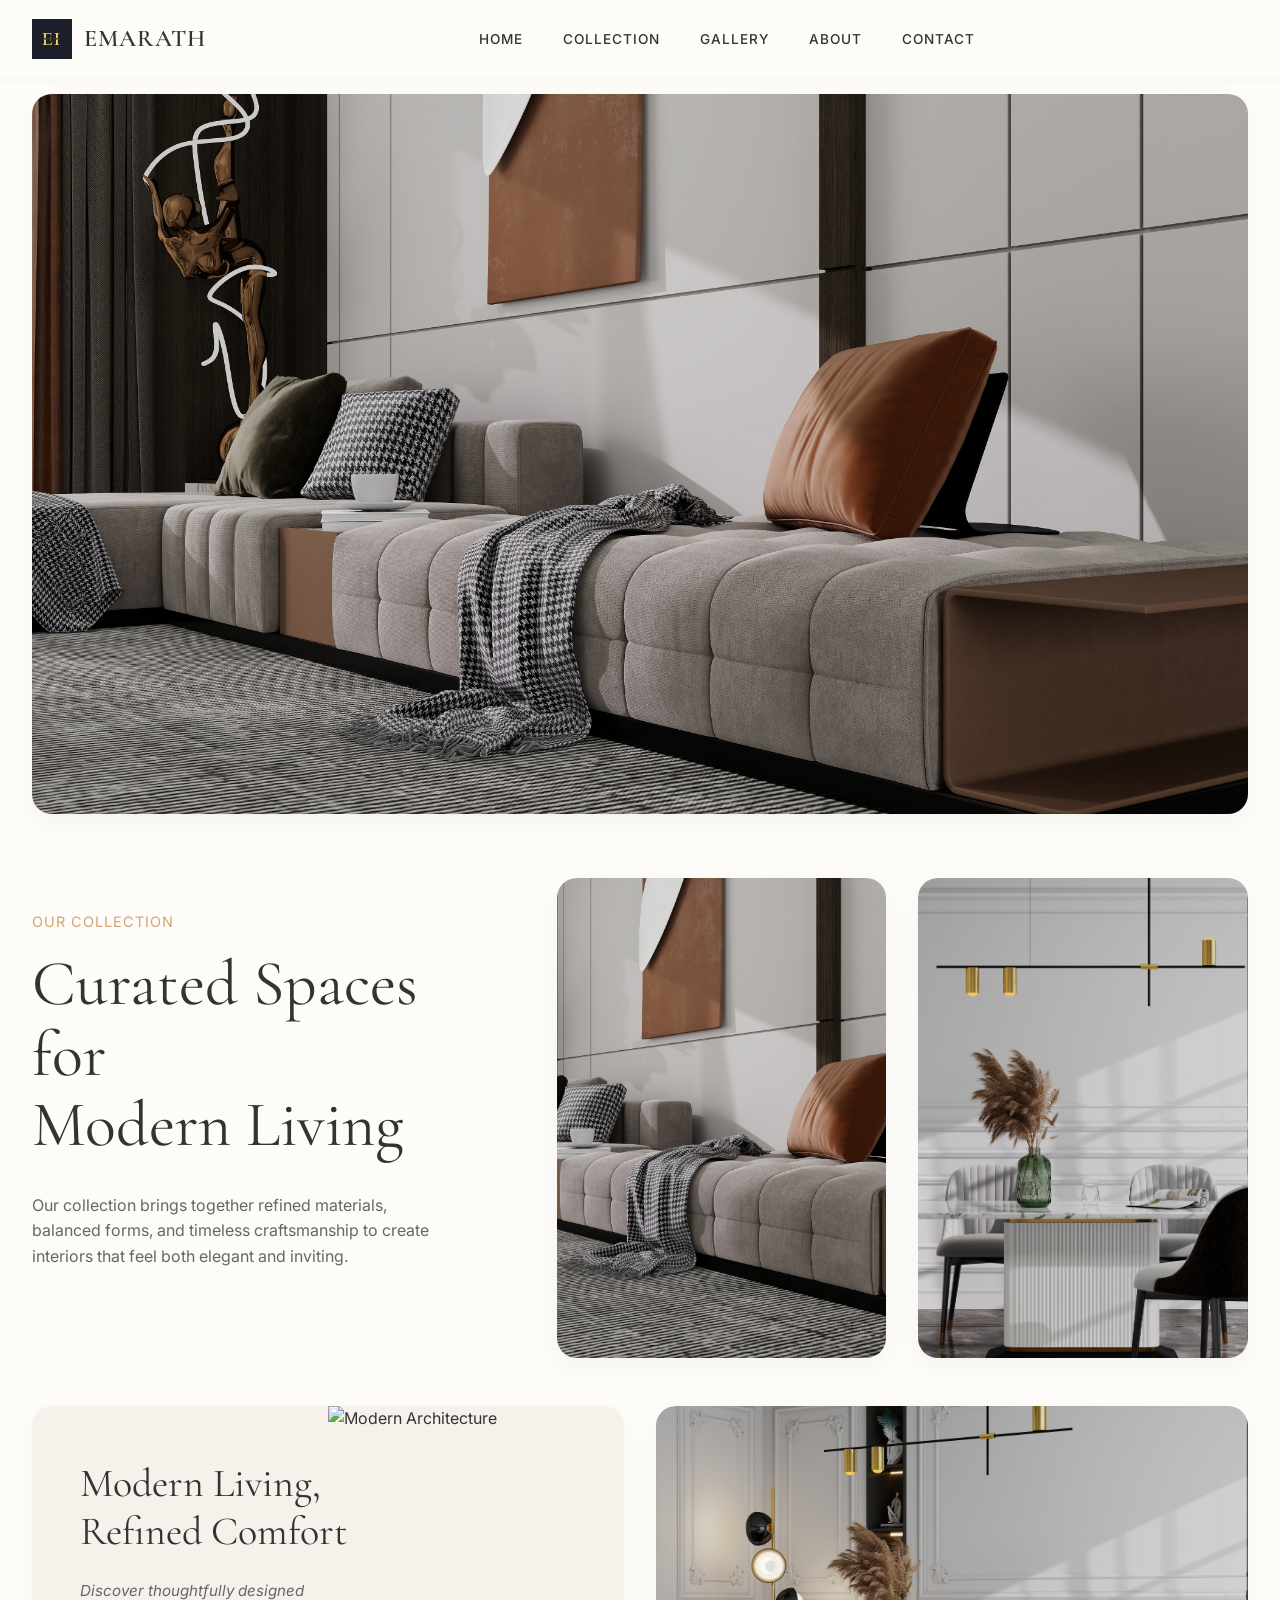
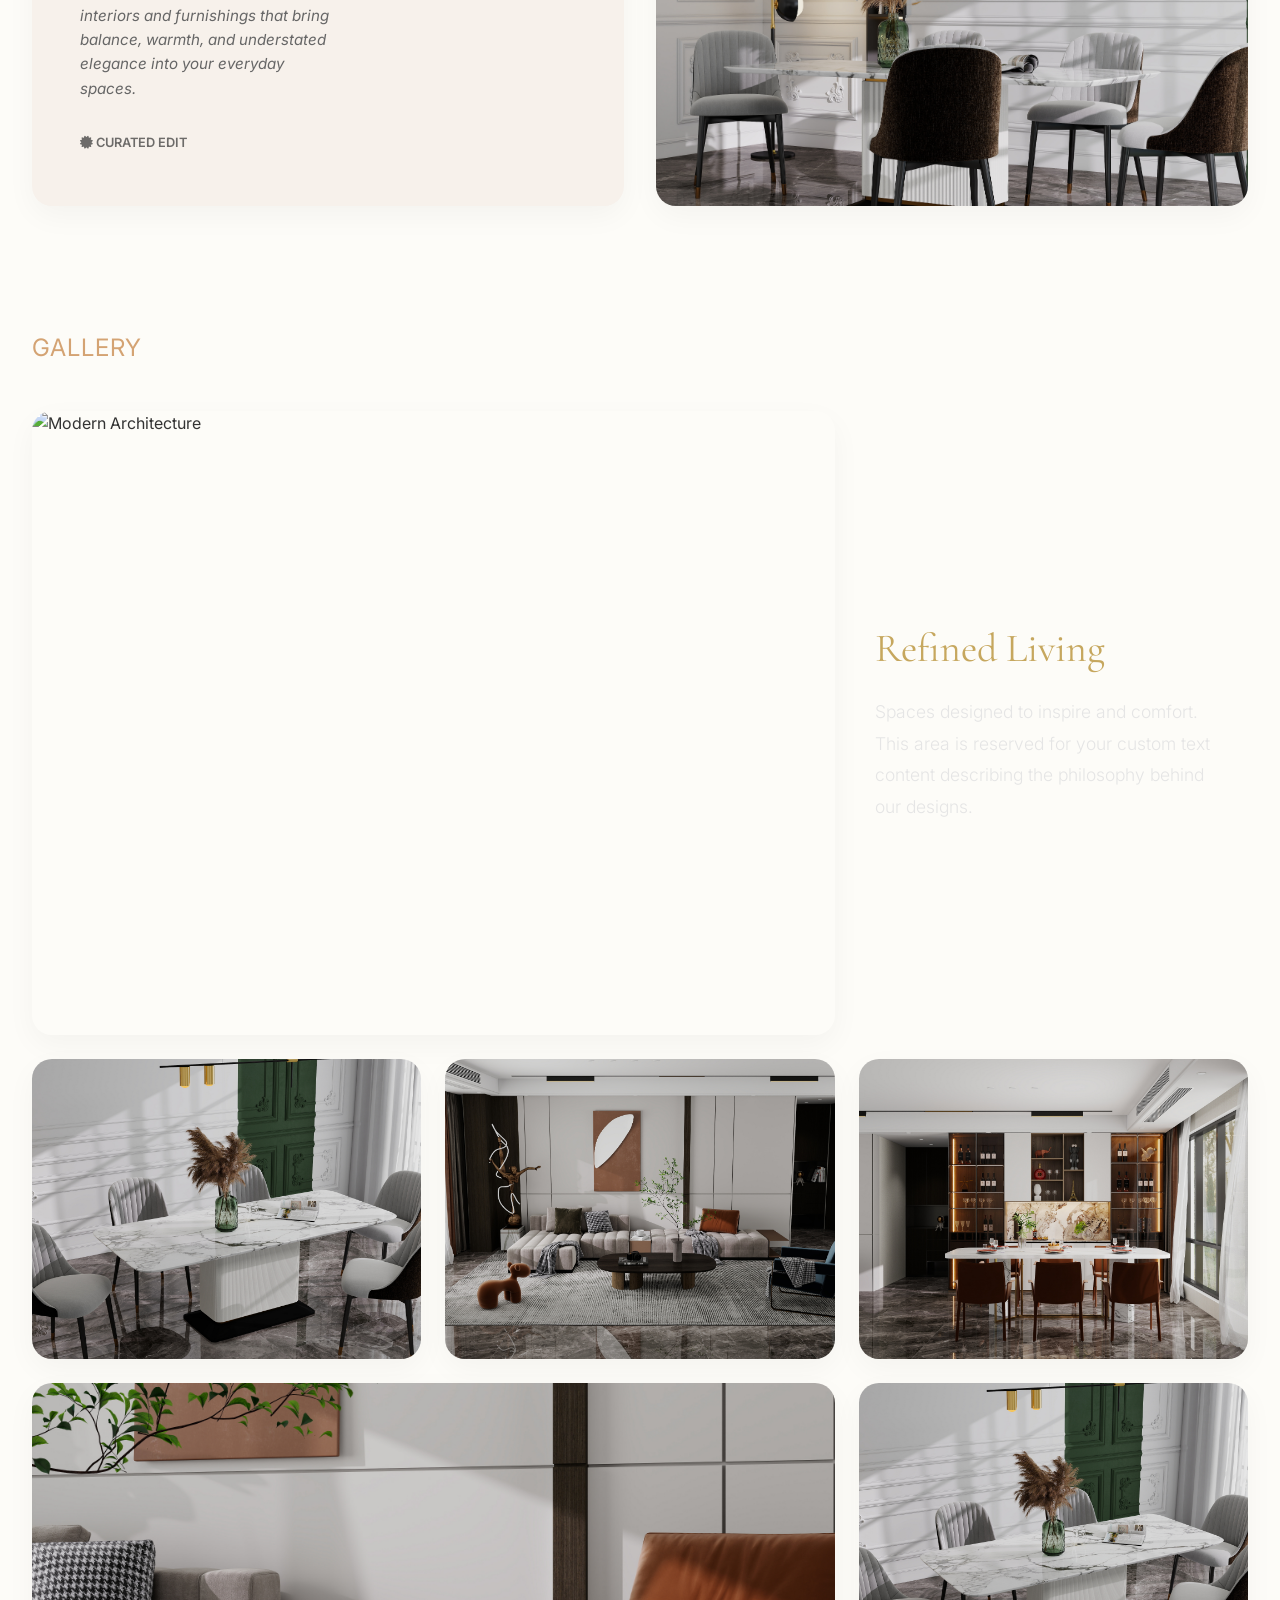
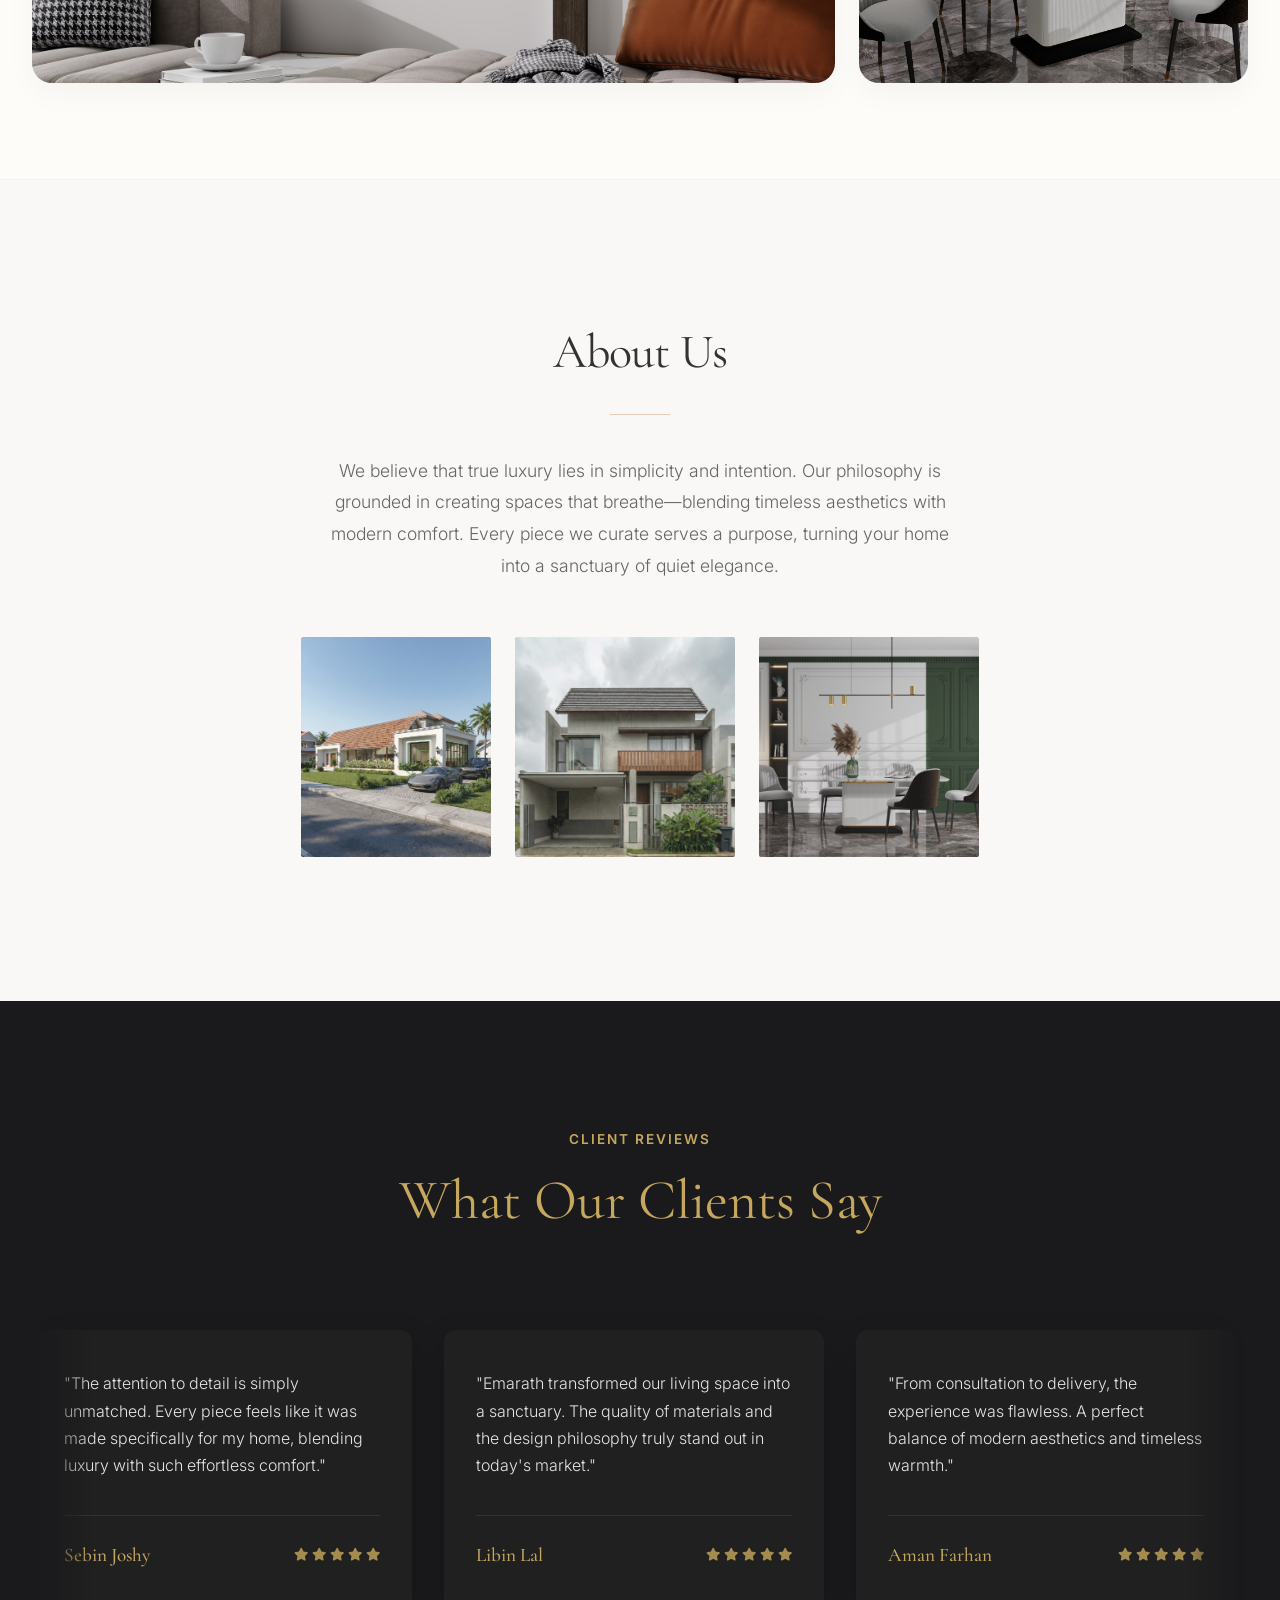
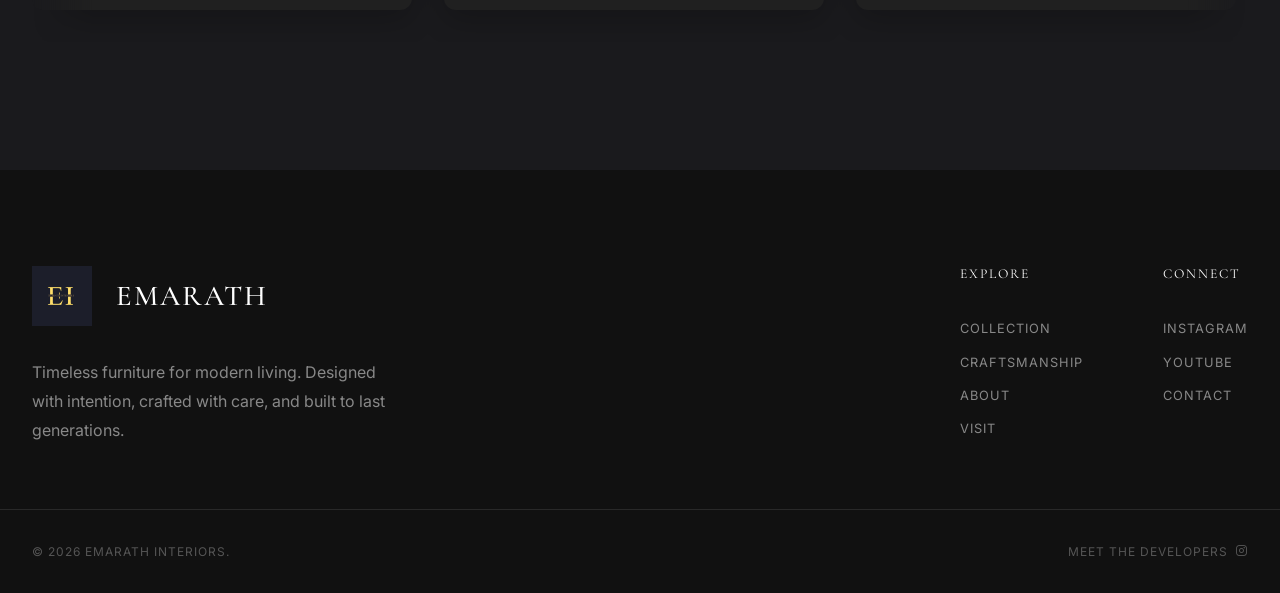
==== index.html @ 9571720a "5" ====
<!DOCTYPE html>
<html lang="en">

<head>
    <meta charset="UTF-8">
    <meta name="viewport" content="width=device-width, initial-scale=1.0">
    <title>Emarath | Premium Interior Design</title>
    <link rel="stylesheet" href="css/style.css">
    <link rel="stylesheet" href="css/reviews.css">
    <link rel="preconnect" href="https://fonts.googleapis.com">
    <link rel="preconnect" href="https://fonts.gstatic.com" crossorigin>
    <link
        href="https://fonts.googleapis.com/css2?family=Cormorant+Garamond:wght@300;400;500;600&family=Inter:wght@300;400;500&display=swap"
        rel="stylesheet">
    <link rel="stylesheet" href="https://cdnjs.cloudflare.com/ajax/libs/font-awesome/6.4.0/css/all.min.css">
</head>

<body>



    <!-- Main Navbar -->
    <nav class="navbar main-nav">
        <div class="container nav-container">
            <!-- Navbar Logo -->
            <a href="#" class="logo">
                <img src="assets/logo_main.jpg" alt="EMARATH">
                <span>EMARATH</span>
            </a>
            <ul class="nav-links centered-links">
                <li><a href="#">Home</a></li>
                <li><a href="#collection">Collection</a></li>
                <li><a href="#gallery">Gallery</a></li>
                <li><a href="#about">About</a></li>
                <li><a href="#contact">Contact</a></li>
            </ul>
            <div class="nav-right">


                <div class="mobile-menu-btn">
                    <i class="fas fa-bars"></i>
                </div>
            </div>
        </div>
    </nav>

    <!-- Hero Section -->
    <section class="hero-clean">
        <img src="./assets/Ideas%202%202-未命名-20250825-132049.jpg.jpeg" alt="Modern Interior" class="hero-img">
    </section>

    <!-- Collection Layout -->
    <section class="section collection-grid" id="collection">
        <div class="container">

            <!-- Top Row: Text + Filtered Products -->
            <div class="collection-top-row">
                <!-- Left: Headings -->
                <div class="collection-intro">
                    <span class="collection-subtitle">OUR COLLECTION</span>
                    <h2 class="collection-title">Curated Spaces for<br>Modern Living</h2>
                    <p class="collection-desc">Our collection brings together refined materials, balanced forms, and
                        timeless craftsmanship to create interiors that feel both elegant and inviting.</p>

                </div>

                <!-- Right: Filters + 2 Cards -->
                <div class="collection-showcase">
                    <!-- Filter Bar Removed -->

                    <!-- 2 Card Grid -->
                    <div class="showcase-cards">
                        <div class="card-product">
                            <img src="./assets/Ideas%202%202-未命名-20250825-132049.jpg.jpeg" alt="Collection Item 1">
                        </div>
                        <div class="card-product">
                            <img src="./assets/Ideas%202%202-未命名-20250825-132035.jpg.jpeg" alt="Collection Item 2">
                        </div>
                    </div>
                </div>
            </div>

            <!-- Mobile Slider (Visible only on <768px) -->
            <div class="mobile-collection-slider">
                <!-- Card 1 -->
                <div class="card-product">
                    <img src="./assets/Ideas%202%202-未命名-20250825-132049.jpg.jpeg" alt="Collection Item 1">
                </div>
                <!-- Card 2 -->
                <div class="card-product">
                    <img src="./assets/Ideas%202%202-未命名-20250825-132035.jpg.jpeg" alt="Collection Item 2">
                </div>
                <!-- Promo Card -->
                <div class="promo-wide-card">
                    <div class="promo-text-content">
                        <h3>Modern Living,<br>Refined Comfort</h3>
                        <p>Discover thoughtfully designed interiors and furnishings that bring balance, warmth, and
                            understated elegance into your everyday spaces.</p>
                        <div class="promo-brand">
                            <i class="fas fa-certificate"></i> CURATED EDIT
                        </div>
                    </div>
                    <div class="promo-image-content">
                        <img src="./assets/anu%20chandra%20binu-Unnamed-20251002-114839.jpg.jpeg"
                            alt="Modern Architecture">
                    </div>
                </div>
                <!-- Lifestyle Card -->
                <div class="lifestyle-card">
                    <img src="./assets/Ideas%202%202-未命名-20250825-132022.jpg.jpeg" alt="Interior Lifestyle">
                </div>
            </div>

            <!-- Bottom Row: Wide Promo + Lifestyle -->
            <div class="collection-bottom-row">
                <!-- Promo Card (Cream) -->
                <div class="promo-wide-card">
                    <div class="promo-text-content">
                        <h3>Modern Living,<br>Refined Comfort</h3>
                        <p>Discover thoughtfully designed interiors and furnishings that bring balance, warmth, and
                            understated elegance into your everyday spaces.</p>
                        <div class="promo-brand">
                            <i class="fas fa-certificate"></i> CURATED EDIT
                        </div>
                    </div>
                    <!-- Right aligned image within the card -->
                    <div class="promo-image-content">
                        <img src="./assets/anu%20chandra%20binu-Unnamed-20251002-114839.jpg.jpeg"
                            alt="Modern Architecture">
                    </div>
                </div>

                <!-- Lifestyle Card (Full Image) -->
                <div class="lifestyle-card">
                    <img src="./assets/Ideas%202%202-未命名-20250825-132022.jpg.jpeg" alt="Interior Lifestyle">
                </div>
            </div>

        </div>
    </section>

    <!-- Mid Feature Section (Text) -->
    <!-- Mid Feature Section (About) -->
    <!-- About Section (New Layout) -->
    <!-- About Section (Minimal Layout) -->


    <!-- Product Grid Section -->
    <!-- Gallery Grid Section (Masonry) -->
    <section class="section gallery-section" id="gallery">
        <div class="container">
            <div class="section-header">
                <h2>GALLERY</h2>
            </div>

            <div class="gallery-mosaic">
                <!-- Large Feature -->
                <div class="gallery-item large">
                    <img src="./assets/anu%20chandra%20binu-Unnamed-20251002-114907.jpg.jpeg" alt="Modern Architecture">

                </div>

                <!-- Tall Item -->
                <div class="gallery-item tall" style="box-shadow: none; background: transparent;">
                    <div class="gallery-text-content"
                        style="padding: 1rem; height: 100%; display: flex; flex-direction: column; justify-content: center; text-align: left;">
                        <h3
                            style="color: #C6A75E; font-family: var(--font-heading); font-size: 2.5rem; margin-bottom: 1.5rem;">
                            Refined Living</h3>
                        <p style="color: #E5E5E5; font-size: 1.1rem; line-height: 1.8; font-weight: 300;">Spaces
                            designed to inspire and comfort. This area is reserved for your custom text content
                            describing the philosophy behind our designs.</p>
                    </div>
                </div>

                <!-- Standard Items -->
                <div class="gallery-item">
                    <img src="./assets/Ideas%202%202-未命名-20250825-132041.jpg.jpeg" alt="Interior Design">

                </div>

                <div class="gallery-item">
                    <img src="./assets/Ideas%202%202-未命名-20250825-132055.jpg.jpeg" alt="Elegant Room">

                </div>

                <!-- Wide Item -->
                <div class="gallery-item">
                    <img src="./assets/Ideas%202%202-未命名-20250825-132057.jpg.jpeg" alt="Architectural Detail">

                </div>

                <div class="gallery-item wide">
                    <img src="./assets/Ideas%202%202-未命名-20250825-132047.jpg.jpeg" alt="Wide Interior">

                </div>

                <div class="gallery-item">
                    <img src="./assets/Ideas%202%202-未命名-20250825-132041.jpg.jpeg" alt="Office">

                </div>
            </div>
        </div>
    </section>

    <!-- About Section (Minimal) -->
    <section class="about-minimal-section" id="about">
        <div class="container about-minimal-content">
            <h2>About Us</h2>
            <div class="about-divider"></div>
            <p>We believe that true luxury lies in simplicity and intention. Our philosophy is grounded in creating
                spaces that breathe—blending timeless aesthetics with modern comfort. Every piece we curate serves a
                purpose, turning your home into a sanctuary of quiet elegance.</p>

            <div class="about-thumbnails">
                <img src="./assets/IMG_1222.PNG" alt="Soft Textures">
                <img src="./assets/IMG_1197.PNG" alt="Crafted Lighting">
                <img src="./assets/Ideas%202%202-未命名-20250825-132037.jpg.jpeg" alt="Timeless Design">
            </div>
        </div>
    </section>

    <!-- Client Reviews Section -->
    <section class="reviews-section" id="reviews">
        <div class="container">
            <div class="reviews-header">
                <span class="reviews-label">CLIENT REVIEWS</span>
                <h2 class="reviews-title">What Our Clients Say</h2>
            </div>

            <!-- Scrolling Wrapper -->
            <div class="reviews-window">
                <div class="reviews-track">
                    <!-- ORIGINAL SET (6 Reviews) -->
                    <!-- Review 1 -->
                    <div class="review-card">
                        <p class="review-text">"The attention to detail is simply unmatched. Every piece feels like it
                            was made specifically for my home, blending luxury with such effortless comfort."</p>
                        <div class="reviewer-info">
                            <span class="reviewer-name">Sebin Joshy</span>
                            <div class="star-rating">
                                <i class="fas fa-star"></i><i class="fas fa-star"></i><i class="fas fa-star"></i><i
                                    class="fas fa-star"></i><i class="fas fa-star"></i>
                            </div>
                        </div>
                    </div>
                    <!-- Review 2 -->
                    <div class="review-card">
                        <p class="review-text">"Emarath transformed our living space into a sanctuary. The quality of
                            materials and the design philosophy truly stand out in today's market."</p>
                        <div class="reviewer-info">
                            <span class="reviewer-name">Libin Lal</span>
                            <div class="star-rating">
                                <i class="fas fa-star"></i><i class="fas fa-star"></i><i class="fas fa-star"></i><i
                                    class="fas fa-star"></i><i class="fas fa-star"></i>
                            </div>
                        </div>
                    </div>
                    <!-- Review 3 -->
                    <div class="review-card">
                        <p class="review-text">"From consultation to delivery, the experience was flawless. A perfect
                            balance of modern aesthetics and timeless warmth."</p>
                        <div class="reviewer-info">
                            <span class="reviewer-name">Aman Farhan</span>
                            <div class="star-rating">
                                <i class="fas fa-star"></i><i class="fas fa-star"></i><i class="fas fa-star"></i><i
                                    class="fas fa-star"></i><i class="fas fa-star"></i>
                            </div>
                        </div>
                    </div>
                    <!-- Review 4 -->
                    <div class="review-card">
                        <p class="review-text">"The way light interacts with these textures is extraordinary. It’s not
                            just furniture; it’s an atmosphere shift."</p>
                        <div class="reviewer-info">
                            <span class="reviewer-name">Nirmal Louis</span>
                            <div class="star-rating">
                                <i class="fas fa-star"></i><i class="fas fa-star"></i><i class="fas fa-star"></i><i
                                    class="fas fa-star"></i><i class="fas fa-star"></i>
                            </div>
                        </div>
                    </div>
                    <!-- Review 5 -->
                    <div class="review-card">
                        <p class="review-text">"Understated elegance at its finest. I appreciate the minimalism—nothing
                            feels unnecessary, yet everything feels complete."</p>
                        <div class="reviewer-info">
                            <span class="reviewer-name">Aliya Jasmin</span>
                            <div class="star-rating">
                                <i class="fas fa-star"></i><i class="fas fa-star"></i><i class="fas fa-star"></i><i
                                    class="fas fa-star"></i><i class="fas fa-star"></i>
                            </div>
                        </div>
                    </div>
                    <!-- Review 6 -->
                    <div class="review-card">
                        <p class="review-text">"Professional, artistic, and deeply personal. My home finally reflects
                            the peace I’ve been looking for."</p>
                        <div class="reviewer-info">
                            <span class="reviewer-name">Sneha Mathew</span>
                            <div class="star-rating">
                                <i class="fas fa-star"></i><i class="fas fa-star"></i><i class="fas fa-star"></i><i
                                    class="fas fa-star"></i><i class="fas fa-star"></i>
                            </div>
                        </div>
                    </div>

                    <!-- DUPLICATE SET (For Infinite Loop) -->
                    <!-- Review 1 -->
                    <div class="review-card">
                        <p class="review-text">"The attention to detail is simply unmatched. Every piece feels like it
                            was made specifically for my home, blending luxury with such effortless comfort."</p>
                        <div class="reviewer-info">
                            <span class="reviewer-name">Sebin Joshy</span>
                            <div class="star-rating">
                                <i class="fas fa-star"></i><i class="fas fa-star"></i><i class="fas fa-star"></i><i
                                    class="fas fa-star"></i><i class="fas fa-star"></i>
                            </div>
                        </div>
                    </div>
                    <!-- Review 2 -->
                    <div class="review-card">
                        <p class="review-text">"Emarath transformed our living space into a sanctuary. The quality of
                            materials and the design philosophy truly stand out in today's market."</p>
                        <div class="reviewer-info">
                            <span class="reviewer-name">Libin Lal</span>
                            <div class="star-rating">
                                <i class="fas fa-star"></i><i class="fas fa-star"></i><i class="fas fa-star"></i><i
                                    class="fas fa-star"></i><i class="fas fa-star"></i>
                            </div>
                        </div>
                    </div>
                    <!-- Review 3 -->
                    <div class="review-card">
                        <p class="review-text">"From consultation to delivery, the experience was flawless. A perfect
                            balance of modern aesthetics and timeless warmth."</p>
                        <div class="reviewer-info">
                            <span class="reviewer-name">Aman Farhan</span>
                            <div class="star-rating">
                                <i class="fas fa-star"></i><i class="fas fa-star"></i><i class="fas fa-star"></i><i
                                    class="fas fa-star"></i><i class="fas fa-star"></i>
                            </div>
                        </div>
                    </div>
                    <!-- Review 4 -->
                    <div class="review-card">
                        <p class="review-text">"The way light interacts with these textures is extraordinary. It’s not
                            just furniture; it’s an atmosphere shift."</p>
                        <div class="reviewer-info">
                            <span class="reviewer-name">Nirmal Louis</span>
                            <div class="star-rating">
                                <i class="fas fa-star"></i><i class="fas fa-star"></i><i class="fas fa-star"></i><i
                                    class="fas fa-star"></i><i class="fas fa-star"></i>
                            </div>
                        </div>
                    </div>
                    <!-- Review 5 -->
                    <div class="review-card">
                        <p class="review-text">"Understated elegance at its finest. I appreciate the minimalism—nothing
                            feels unnecessary, yet everything feels complete."</p>
                        <div class="reviewer-info">
                            <span class="reviewer-name">Aliya Jasmin</span>
                            <div class="star-rating">
                                <i class="fas fa-star"></i><i class="fas fa-star"></i><i class="fas fa-star"></i><i
                                    class="fas fa-star"></i><i class="fas fa-star"></i>
                            </div>
                        </div>
                    </div>
                    <!-- Review 6 -->
                    <div class="review-card">
                        <p class="review-text">"Professional, artistic, and deeply personal. My home finally reflects
                            the peace I’ve been looking for."</p>
                        <div class="reviewer-info">
                            <span class="reviewer-name">Sneha Mathew</span>
                            <div class="star-rating">
                                <i class="fas fa-star"></i><i class="fas fa-star"></i><i class="fas fa-star"></i><i
                                    class="fas fa-star"></i><i class="fas fa-star"></i>
                            </div>
                        </div>
                    </div>
                </div>
            </div>
        </div>
    </section>

    <!-- Dark Footer -->
    <footer class="dark-footer" id="contact">
        <div class="container footer-layout">
            <!-- Left Side: Brand -->
            <div class="footer-brand-col">
                <div class="brand-block">
                    <!-- Icon placeholder matching theme -->
                    <!-- <i class="fas fa-couch footer-icon-logo"></i> -->
                    <div class="footer-brand-lockup">
                        <img src="assets/logo_main.jpg" alt="EMARATH" class="footer-logo">
                        <span class="footer-logo-text">EMARATH</span>
                    </div>
                    <p class="footer-tagline">Timeless furniture for modern living. Designed with intention, crafted
                        with care, and built to last generations.</p>
                </div>
            </div>

            <!-- Right Side: Links -->
            <div class="footer-links-col">
                <div class="link-group">
                    <h4>EXPLORE</h4>
                    <a href="#collection">COLLECTION</a>
                    <a href="#gallery">CRAFTSMANSHIP</a>
                    <a href="#about">ABOUT</a>
                    <a href="#contact">VISIT</a>
                </div>
                <div class="link-group">
                    <h4>CONNECT</h4>
                    <a href="#">INSTAGRAM</a>
                    <a href="#">YOUTUBE</a>
                    <a href="#contact">CONTACT</a>
                </div>
            </div>
        </div>

        <div class="container footer-bottom-bar">
            <span>&copy; 2026 EMARATH INTERIORS.</span>
            <a href="#" class="developer-link">MEET THE DEVELOPERS <i class="fab fa-instagram"></i></a>
        </div>
    </footer>

    <script src="js/script.js"></script>
</body>

</html>
---- css/style.css ----
/* Global Styles */
:root {
    --bg-color: #fdfcf8;
    /* Warm cream/white */
    --text-main: #333333;
    --text-light: #666666;
    --accent-color: #d4a373;
    --dark-bg: #1a1a1a;
    --card-bg: #f5f3ef;
    --border-radius: 20px;
    /* Increased for the new look */
    --font-heading: 'Cormorant Garamond', serif;
    --font-body: 'Inter', sans-serif;
    --spacing-section: 5rem;
    --shadow-soft: 0 10px 30px rgba(0, 0, 0, 0.04);
}

* {
    margin: 0;
    padding: 0;
    box-sizing: border-box;
}

body {
    font-family: var(--font-body);
    background-color: var(--bg-color);
    color: var(--text-main);
    line-height: 1.6;
    overflow-x: hidden;
}

a {
    text-decoration: none;
    color: inherit;
    transition: all 0.3s ease;
}

ul {
    list-style: none;
}

img {
    width: 100%;
    height: auto;
    display: block;
    object-fit: cover;
}

h1,
h2,
h3,
h4 {
    font-family: var(--font-heading);
    font-weight: 400;
    line-height: 1.2;
}

.container {
    max-width: 1400px;
    /* Increased for wider layout */
    margin: 0 auto;
    padding: 0 2rem;
}

.section {
    padding: var(--spacing-section) 0;
}

.btn {
    padding: 0.8rem 2rem;
    border-radius: 30px;
    font-size: 0.9rem;
    text-transform: uppercase;
    letter-spacing: 1px;
    cursor: pointer;
    display: inline-block;
    border: 1px solid transparent;
}

.btn-dark {
    background: var(--text-main);
    color: #fff;
}

.btn-dark:hover {
    background: #555;
}

.btn-black {
    background: #000;
    color: #fff;
    padding: 1rem 3rem;
    font-size: 0.8rem;
    letter-spacing: 1px;
}

.btn-black:hover {
    opacity: 0.8;
}

/* Top Header Bar */
.top-bar {
    background-color: #f9f8f4;
    padding: 0.5rem 0;
    border-bottom: 1px solid #eee;
    font-size: 0.8rem;
    color: var(--text-light);
}

.top-bar-inner {
    display: flex;
    justify-content: space-between;
    align-items: center;
}

.contact-mini span {
    margin-right: 1.5rem;
}

.contact-mini i,
.account-icons i {
    margin-right: 0.5rem;
}

.account-icons a {
    margin-left: 1.5rem;
}

/* Main Navbar */
.navbar {
    background: var(--bg-color);
    padding: 1.2rem 0;
    position: sticky;
    top: 0;
    z-index: 1000;
    box-shadow: 0 2px 10px rgba(0, 0, 0, 0.03);
}

.nav-container {
    display: flex;
    justify-content: space-between;
    align-items: center;
}

.logo {
    display: flex;
    align-items: center;
}

.logo img {
    height: 40px;
    width: auto;
    object-fit: contain;
    margin-right: 12px;
}

.logo span {
    font-family: var(--font-heading);
    font-size: 1.5rem;
    font-weight: 600;
    color: var(--text-main);
    letter-spacing: 1px;
}

.centered-links {
    display: flex;
    gap: 2.5rem;
}

.centered-links a {
    text-transform: uppercase;
    font-size: 0.85rem;
    letter-spacing: 1px;
    font-weight: 500;
    color: var(--text-main);
}

.centered-links a:hover {
    opacity: 0.6;
}

.nav-right {
    display: flex;
    align-items: center;
    gap: 1.5rem;
}

.box-btn {
    border: 1px solid var(--text-main);
    padding: 0.5rem 1.2rem;
    border-radius: 4px;
    font-size: 0.8rem;
    text-transform: uppercase;
}

.box-btn:hover {
    background: var(--text-main);
    color: #fff;
}

.search-box {
    cursor: pointer;
    font-size: 1.1rem;
}

.mobile-menu-btn {
    display: none;
    cursor: pointer;
    font-size: 1.2rem;
}

/* Hero Section */
.hero-clean {
    width: 100%;
    margin-top: 1rem;
    padding: 0 2rem;
}

.hero-clean img.hero-img {
    width: 100%;
    height: 80vh;
    object-fit: cover;
    border-radius: var(--border-radius);
    box-shadow: var(--shadow-soft);
}

/* --- NEW COLLECTION GRID LAYOUT --- */
.collection-grid {
    padding: 4rem 0;
}

/* TOP ROW */
.collection-top-row {
    display: grid;
    grid-template-columns: 1fr 1.5fr;
    /* Text on left, products on right */
    gap: 4rem;
    margin-bottom: 3rem;
    align-items: flex-start;
}

.collection-intro {
    padding-top: 2rem;
}

.collection-subtitle {
    color: var(--accent-color);
    text-transform: uppercase;
    letter-spacing: 1px;
    font-size: 0.9rem;
    display: block;
    margin-bottom: 1rem;
}

.collection-title {
    font-size: 4rem;
    line-height: 1.1;
    margin-bottom: 2rem;
}

.collection-desc {
    color: var(--text-light);
    margin-bottom: 2.5rem;
    max-width: 90%;
}

.collection-showcase {
    display: flex;
    flex-direction: column;
    gap: 2rem;
}

/* Filter Bar */
.filter-bar {
    display: flex;
    gap: 2rem;
    /* Spacing out filters wide */
    align-items: center;
    justify-content: flex-start;
    /* Or space-between if width allows */
    flex-wrap: wrap;
}

.filter-pill {
    background: transparent;
    border: none;
    font-family: var(--font-heading);
    font-size: 1.1rem;
    color: #999;
    cursor: pointer;
    padding: 0.5rem 0;
    transition: all 0.3s ease;
}

.filter-pill.active {
    background: #333;
    color: #fff;
    padding: 0.5rem 1.5rem;
    border-radius: 20px;
    font-family: var(--font-body);
    font-size: 0.9rem;
}

.filter-pill:hover:not(.active) {
    color: #333;
}

/* Top 2 Cards */
.showcase-cards {
    display: grid;
    grid-template-columns: 1fr 1fr;
    gap: 2rem;
}

.card-product {
    background: #fff;
    /* Optional: background for transparent pngs */
    border-radius: var(--border-radius);
    overflow: hidden;
    height: 480px;
    /* Tall cards */
    display: flex;
    align-items: center;
    justify-content: center;
    cursor: pointer;
    box-shadow: var(--shadow-soft);
}

.card-product img {
    height: 100%;
    width: 100%;
    object-fit: cover;
    transition: transform 0.5s ease;
}

.card-product:hover img {
    transform: scale(1.05);
}

/* BOTTOM ROW */
.collection-bottom-row {
    display: grid;
    grid-template-columns: 1fr 1fr;
    gap: 2rem;
}

/* Wide Promo Card */
.promo-wide-card {
    background-color: #f7f1eb;
    /* Use exact cream color from image if possible */
    border-radius: var(--border-radius);
    overflow: hidden;
    height: 400px;
    display: flex;
    position: relative;
    padding: 3rem;
    align-items: center;
    box-shadow: var(--shadow-soft);
}

.promo-text-content {
    flex: 1;
    z-index: 2;
}

.promo-text-content h3 {
    font-size: 2.5rem;
    line-height: 1.2;
    margin-bottom: 1.5rem;
    font-family: var(--font-heading);
    max-width: 300px;
    /* Limit width to avoid overlap */
}

.promo-text-content p {
    font-size: 0.95rem;
    color: #666;
    margin-bottom: 2rem;
    max-width: 250px;
    font-style: italic;
    /* Adding some style */
}

.promo-brand {
    font-weight: 600;
    text-transform: uppercase;
    font-size: 0.8rem;
    opacity: 0.7;
}

.promo-image-content {
    position: absolute;
    right: 0;
    top: 0;
    bottom: 0;
    width: 50%;
    /* Or 50% if the image is too wide */
    height: 100%;
    /* display: flex; align-items: flex-end; justify-content: flex-end; REMOVED FLEX to let object-fit work */
    overflow: hidden;
    /* Ensure no spill */
}

.promo-image-content img {
    width: 100%;
    height: 100%;
    object-fit: cover;
    object-position: center;
    /* Center the image content */
}

/* Lifestyle Card */
.lifestyle-card {
    border-radius: var(--border-radius);
    overflow: hidden;
    height: 400px;
    box-shadow: var(--shadow-soft);
}

.lifestyle-card img {
    width: 100%;
    height: 100%;
    object-fit: cover;
}


/* Mid Feature (Text) */
.mid-feature {
    background: #fdfcf8;
}

.split-feature {
    display: grid;
    grid-template-columns: 1fr 1fr;
    gap: 4rem;
    align-items: start;
}

.feature-head h2 {
    font-size: 3rem;
    margin: 1rem 0 2rem;
}

.accent-text {
    color: var(--accent-color);
    text-transform: uppercase;
    font-size: 0.85rem;
    font-weight: 600;
}

.feature-body h3 {
    font-size: 1.5rem;
    margin-bottom: 1rem;
    font-family: var(--font-heading);
}

.feature-body p {
    margin-bottom: 2rem;
    color: var(--text-light);
}

.author {
    display: flex;
    align-items: center;
    gap: 1rem;
}

.author img.avatar {
    width: 50px;
    height: 50px;
    border-radius: 50%;
}

.author span {
    font-weight: 600;
    font-size: 0.9rem;
}

/* Product Grid */
/* Section Header */
.section-header {
    text-align: left;
    margin-bottom: 3rem;
    padding-top: 2rem;
    /* Match collection intro spacing */
}

.section-header h2 {
    color: var(--accent-color);
    text-transform: uppercase;
    letter-spacing: 1px;
    font-size: 1.5rem;
    font-family: var(--font-body);
    /* Matching collection subtitle font */
    font-weight: 400;
    margin-bottom: 0;
}

/* --- NEW GALLERY MOSAIC STYLES --- */
.gallery-section {
    padding-top: 2rem;
    padding-bottom: 6rem;
}

.gallery-mosaic {
    display: grid;
    grid-template-columns: repeat(3, 1fr);
    /* 3 columns base */
    grid-auto-rows: 300px;
    gap: 1.5rem;
}

.gallery-item {
    position: relative;
    border-radius: var(--border-radius);
    overflow: hidden;
    cursor: pointer;
    height: 100%;
    /* Fill grid cell */
    box-shadow: var(--shadow-soft);
}

/* Grid Spans */
.gallery-item.large {
    grid-column: span 2;
    grid-row: span 2;
}

.gallery-item.tall {
    grid-row: span 2;
}

.gallery-item.wide {
    grid-column: span 2;
}

/* Image Fit */
.gallery-item img {
    height: 100%;
    width: 100%;
    object-fit: cover;
    transition: transform 0.8s cubic-bezier(0.25, 0.46, 0.45, 0.94);
    /* Smoother bezier */
}

/* Overlay Animation */
.overlay {
    position: absolute;
    top: 0;
    left: 0;
    width: 100%;
    height: 100%;
    background: linear-gradient(to top, rgba(0, 0, 0, 0.7) 0%, rgba(0, 0, 0, 0) 50%);
    /* Gradient at bottom */
    display: flex;
    align-items: flex-end;
    padding: 2rem;
    opacity: 0;
    transition: opacity 0.4s ease;
}

.overlay-content {
    transform: translateY(20px);
    transition: transform 0.4s ease;
    text-align: left;
    color: #fff;
    width: 100%;
}

.overlay-content h3 {
    font-size: 1.5rem;
    margin-bottom: 0.3rem;
    color: #fff;
    font-family: var(--font-heading);
}

.overlay-content p {
    font-size: 0.95rem;
    font-family: var(--font-body);
    font-weight: 300;
    opacity: 0.9;
    color: #eee;
    margin: 0;
}

/* Interaction Effects */
.gallery-item:hover .overlay {
    opacity: 1;
}

.gallery-item:hover .overlay-content {
    transform: translateY(0);
}

.gallery-item:hover img {
    transform: scale(1.06);
}

/* Responsive for Gallery */
@media (max-width: 900px) {
    .gallery-mosaic {
        grid-template-columns: 1fr 1fr;
        grid-auto-rows: 250px;
    }

    .gallery-item.large {
        grid-column: span 2;
        grid-row: span 2;
    }

    .gallery-item.tall {
        grid-row: span 2;
    }

    .gallery-item.wide {
        grid-column: span 2;
    }
}

/* Mobile Horizontal Scroll Gallery */
@media (max-width: 768px) {
    .gallery-mosaic {
        display: flex;
        overflow-x: auto;
        scroll-snap-type: x mandatory;
        gap: 1rem;
        padding-bottom: 1.5rem;
        /* Space for shadow/interaction */

        /* Hide Scrollbar */
        -ms-overflow-style: none;
        scrollbar-width: none;
    }

    .gallery-mosaic::-webkit-scrollbar {
        display: none;
    }

    .gallery-item {
        flex: 0 0 90%;
        /* Shows one large image clearly */
        width: 90%;
        height: 320px;
        /* Fixed height 300-340px range */
        scroll-snap-align: center;

        /* Reset Grid Spans */
        grid-column: auto !important;
        grid-row: auto !important;
    }

    /* Reset specific item sizes to uniform slider card */
    .gallery-item.large,
    .gallery-item.tall,
    .gallery-item.wide {
        grid-column: auto;
        grid-row: auto;
    }
}

/* Footer */
/* Footer */
.dark-footer {
    background: #111;
    /* Slightly darker for contrast */
    color: #fff;
    padding: 6rem 0 2rem;
    font-size: 0.9rem;
}

.footer-layout {
    display: flex;
    justify-content: space-between;
    flex-wrap: wrap;
    gap: 4rem;
    padding-bottom: 4rem;
    border-bottom: 1px solid rgba(255, 255, 255, 0.1);
}

/* Left Side: Brand */
.footer-brand-col {
    flex: 1;
    min-width: 300px;
    max-width: 450px;
}



.footer-brand-lockup {
    display: flex;
    align-items: center;
    gap: 1.5rem;
    margin-bottom: 2rem;
}

.brand-block .footer-logo {
    height: 60px;
    width: auto;
    object-fit: contain;
    display: block;
    margin-bottom: 0;
    /* Override */
}

.footer-logo-text {
    color: #fff;
    font-family: var(--font-heading);
    font-size: 1.8rem;
    font-weight: 500;
    text-transform: uppercase;
    letter-spacing: 2px;
}

.footer-tagline {
    color: #888;
    line-height: 1.8;
    font-size: 1rem;
    max-width: 80%;
}

/* Right Side: Links */
.footer-links-col {
    display: flex;
    gap: 5rem;
}

.link-group h4 {
    color: #fff;
    font-size: 0.85rem;
    letter-spacing: 2px;
    text-transform: uppercase;
    margin-bottom: 1.5rem;
    font-family: var(--font-heading);
    /* Or serif */
}

.link-group {
    display: flex;
    flex-direction: column;
    gap: 0.8rem;
}

.link-group a {
    color: #888;
    font-size: 0.8rem;
    text-transform: uppercase;
    letter-spacing: 1px;
    transition: color 0.3s ease;
}

.link-group a:hover {
    color: #fff;
}

/* Bottom Bar */
.footer-bottom-bar {
    padding-top: 2rem;
    display: flex;
    justify-content: space-between;
    align-items: center;
    color: #555;
    font-size: 0.75rem;
    text-transform: uppercase;
    letter-spacing: 1px;
}

.developer-link {
    color: #555;
    display: flex;
    align-items: center;
    gap: 0.5rem;
}

.developer-link:hover {
    color: #888;
}

/* Responsive Footer */
@media (max-width: 768px) {
    .footer-layout {
        flex-direction: column;
        gap: 3rem;
    }

    .footer-links-col {
        justify-content: space-between;
        gap: 2rem;
    }

    .footer-brand-col {
        max-width: 100%;
    }

    .footer-tagline {
        max-width: 100%;
    }
}

/* Responsive */
@media (max-width: 1024px) {
    .collection-top-row {
        grid-template-columns: 1fr;
        /* Stack text above cards */
        gap: 2rem;
    }

    .collection-bottom-row {
        grid-template-columns: 1fr;
        /* Stack promo cards */
    }
}

/* Mobile Collection Slider Layout */
.mobile-collection-slider {
    display: none;
}

@media (max-width: 768px) {

    /* Hide the original desktop components */
    .collection-showcase,
    .collection-bottom-row {
        display: none !important;
    }

    /* Ensure intro text is full width */
    .collection-intro {
        text-align: left;
        padding-right: 0;
    }

    .collection-title {
        font-size: 2.8rem;
    }

    /* Enable the slider */
    .mobile-collection-slider {
        display: flex;
        overflow-x: auto;
        scroll-snap-type: x mandatory;
        gap: 1rem;
        padding-bottom: 2rem;
        margin-top: 1rem;

        -ms-overflow-style: none;
        /* Hide scrollbar IE/Edge */
        scrollbar-width: none;
        /* Hide scrollbar Firefox */
    }

    .mobile-collection-slider::-webkit-scrollbar {
        display: none;
    }

    .mobile-collection-slider>div {
        flex: 0 0 90%;
        width: 90%;
        height: 340px;
        scroll-snap-align: center;
        border-radius: var(--border-radius);
        overflow: hidden;
        box-shadow: var(--shadow-soft);
        position: relative;
    }

    .mobile-collection-slider>div img {
        width: 100%;
        height: 100%;
        object-fit: cover;
    }

    /* Specific adjustment for the Promo Card in slider */
    .mobile-collection-slider .promo-wide-card {
        padding: 0;
        height: auto;
        min-height: 340px;
        flex-direction: column;
        align-items: flex-start;
        justify-content: flex-start;
    }

    .mobile-collection-slider .promo-wide-card .promo-image-content {
        position: relative;
        width: 100%;
        height: 220px;
        order: -1;
        right: auto;
        top: auto;
        bottom: auto;
    }

    .mobile-collection-slider .promo-wide-card .promo-image-content img {
        width: 100%;
        height: 100%;
        object-fit: cover;
    }

    .mobile-collection-slider .promo-wide-card .promo-text-content {
        padding: 20px;
        width: 100%;
        text-align: left;
    }

    .mobile-collection-slider .promo-text-content h3 {
        font-size: 1.6rem;
        margin-bottom: 0.5rem;
    }

    .mobile-collection-slider .promo-text-content p {
        font-size: 0.9rem;
        margin-bottom: 1rem;
        max-width: 100%;
    }

    .collection-title {
        font-size: 3rem;
    }

    .grid-layout-intro,
    .split-feature,
    .promo-grid {
        grid-template-columns: 1fr;
        /* Stack */
        gap: 2rem;
    }

    .three-col-grid {
        grid-template-columns: repeat(2, 1fr);
    }

    .centered-links {
        display: none;
    }

    /* Mobile Menu needed */
    .mobile-menu-btn {
        display: block;
    }
}

@media (max-width: 600px) {
    .showcase-cards {
        grid-template-columns: 1fr;
    }

    .three-col-grid {
        grid-template-columns: 1fr;
    }

    .top-bar-inner {
        flex-direction: column;
        gap: 0.5rem;
    }

}

/* --- NEW MINIMAL ABOUT SECTION --- */
.about-minimal-section {
    padding: 9rem 0;
    /* Generous vertical spacing */
    background-color: #f9f8f6;
    /* Very light warm grey/beige */
    text-align: center;
    position: relative;
    border-top: 1px solid rgba(0, 0, 0, 0.03);
}

.about-minimal-content {
    max-width: 680px;
    margin: 0 auto;
    padding: 0 1.5rem;
}

.about-minimal-content h2 {
    font-family: var(--font-heading);
    font-size: 3rem;
    font-weight: 400;
    margin-bottom: 2rem;
    color: var(--text-main);
    letter-spacing: -0.02em;
    position: relative;
    display: inline-block;
}

.about-divider {
    display: block;
    width: 60px;
    height: 1px;
    background-color: var(--accent-color);
    margin: 0 auto 2.5rem;
    opacity: 0.5;
}

.about-minimal-content p {
    font-family: var(--font-body);
    font-size: 1.1rem;
    line-height: 1.8;
    color: var(--text-light);
    margin-bottom: 3.5rem;
    font-weight: 300;
}

.about-thumbnails {
    display: flex;
    justify-content: center;
    gap: 1.5rem;
    margin-top: 1rem;
}

.about-thumbnails img {
    height: 220px;
    width: 220px;
    object-fit: cover;
    border-radius: 2px;
    /* Slightly rounded */
    opacity: 0.9;
    transition: all 0.4s ease;
    filter: grayscale(10%);
}

.about-thumbnails img:hover {
    opacity: 1;
    transform: translateY(-5px);
    filter: grayscale(0%);
    box-shadow: 0 5px 15px rgba(0, 0, 0, 0.05);
    /* Soft shadow on hover */
}

@media (max-width: 768px) {
    .about-minimal-section {
        padding: 6rem 0;
    }

    .about-minimal-content h2 {
        font-size: 2.5rem;
    }

    .about-thumbnails img {
        height: 150px;
        width: 150px;
    }
}
---- css/reviews.css ----
/* --- CLIENT REVIEWS SECTION (Infinite Scroll) --- */
.reviews-section {
    background-color: #1A1A1D;
    /* Deep charcoal grey */
    padding: 8rem 0;
    /* Large top/bottom padding */
    color: #fff;
    text-align: center;
    overflow: hidden;
    /* Ensure no horizontal scrollbars on page */
}

/* Header Styles */
.reviews-header {
    margin-bottom: 5rem;
    padding: 0 1rem;
    position: relative;
    z-index: 2;
}

.reviews-label {
    color: #C6A75E;
    /* Muted Gold */
    font-size: 0.85rem;
    text-transform: uppercase;
    letter-spacing: 2px;
    display: block;
    margin-bottom: 1rem;
    font-weight: 600;
}

.reviews-title {
    font-family: var(--font-heading);
    /* Serif */
    font-size: 3.5rem;
    color: #C6A75E;
    /* Muted Gold */
    font-weight: 400;
    line-height: 1.2;
}

/* Infinite Scroll Container */
.reviews-window {
    width: 100%;
    position: relative;
    overflow: hidden;
    padding: 1rem 0 2rem;
    /* Buffer for shadow */
    /* Masking for fade effect on edges (optional but luxurious) */
    -webkit-mask-image: linear-gradient(to right, transparent 0%, black 5%, black 95%, transparent 100%);
    mask-image: linear-gradient(to right, transparent 0%, black 5%, black 95%, transparent 100%);
}

.reviews-track {
    display: flex;
    gap: 2rem;
    width: max-content;
    /* Allow track to be as wide as needed */
    animation: scroll-loop 40s linear infinite;
    /* Slow movement */
}

/* Pause on Hover */
.reviews-window:hover .reviews-track {
    animation-play-state: paused;
}

/* Keyframes for smooth infinite loop */
/* We move -50% because the track contains 2 sets of identical items */
@keyframes scroll-loop {
    0% {
        transform: translateX(0);
    }

    100% {
        transform: translateX(-50%);
    }
}

/* Card Styles */
.review-card {
    background-color: #202020;
    /* Slightly lighter than section */
    padding: 2.5rem 2rem;
    border-radius: 12px;
    text-align: left;
    box-shadow: 0 10px 30px rgba(0, 0, 0, 0.2);
    display: flex;
    flex-direction: column;
    justify-content: space-between;

    /* Fixed Layout Dimensions */
    width: 380px;
    /* Fixed width for consistency */
    flex-shrink: 0;
    /* Prevent shrinking */
    min-height: 280px;

    transition: transform 0.3s ease, background-color 0.3s ease;
    user-select: none;
    /* Prevent text selection while dragging/scrolling */
}

.review-card:hover {
    transform: translateY(-5px);
    background-color: #252525;
}

.review-text {
    color: #E5E5E5;
    /* Soft light grey */
    font-size: 1rem;
    line-height: 1.7;
    margin-bottom: 2rem;
    font-weight: 300;
    font-family: var(--font-body);
    /* clamp text */
    display: -webkit-box;
    -webkit-line-clamp: 4;
    -webkit-box-orient: vertical;
    overflow: hidden;
}

.reviewer-info {
    border-top: 1px solid rgba(255, 255, 255, 0.08);
    /* Very subtle divider */
    padding-top: 1.5rem;
    display: flex;
    justify-content: space-between;
    align-items: center;
}

.reviewer-name {
    color: #C6A75E;
    /* Muted Gold */
    font-family: var(--font-heading);
    font-size: 1.2rem;
    font-weight: 500;
}

.star-rating {
    display: flex;
    gap: 4px;
}

.star-rating i {
    color: #C6A75E;
    font-size: 0.8rem;
    opacity: 0.8;
}

/* Mobile Responsive */
@media (max-width: 900px) {
    .reviews-section {
        padding: 5rem 0;
    }

    .reviews-title {
        font-size: 2.5rem;
    }

    .reviews-window {
        /* Reduce mask intensity on mobile for more visibility */
        -webkit-mask-image: linear-gradient(to right, transparent 0%, black 2%, black 98%, transparent 100%);
        mask-image: linear-gradient(to right, transparent 0%, black 2%, black 98%, transparent 100%);
    }

    .review-card {
        width: 300px;
        /* Smaller width for mobile */
        padding: 2rem 1.5rem;
        min-height: 250px;
    }

    .review-text {
        font-size: 0.95rem;
    }

    /* Keep animation running, maybe slightly faster on mobile? Or kept slow as requested */
}
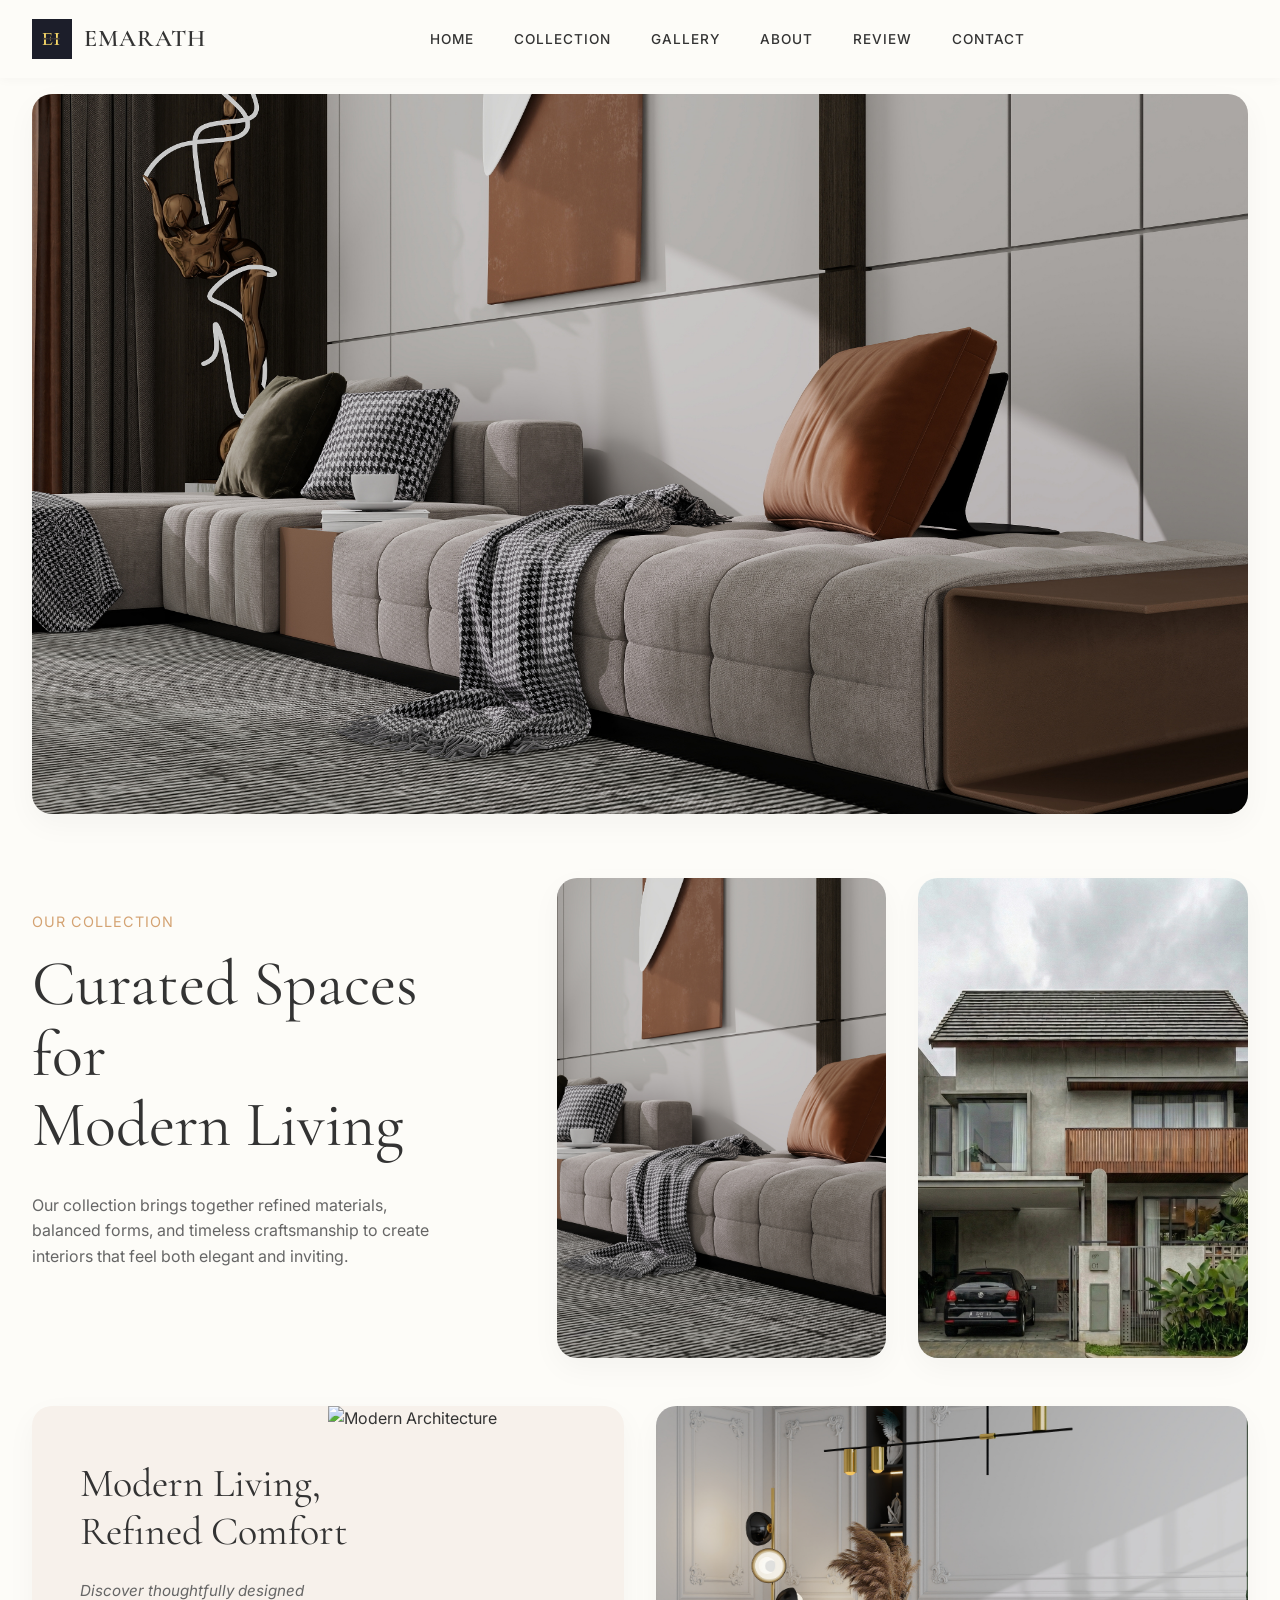
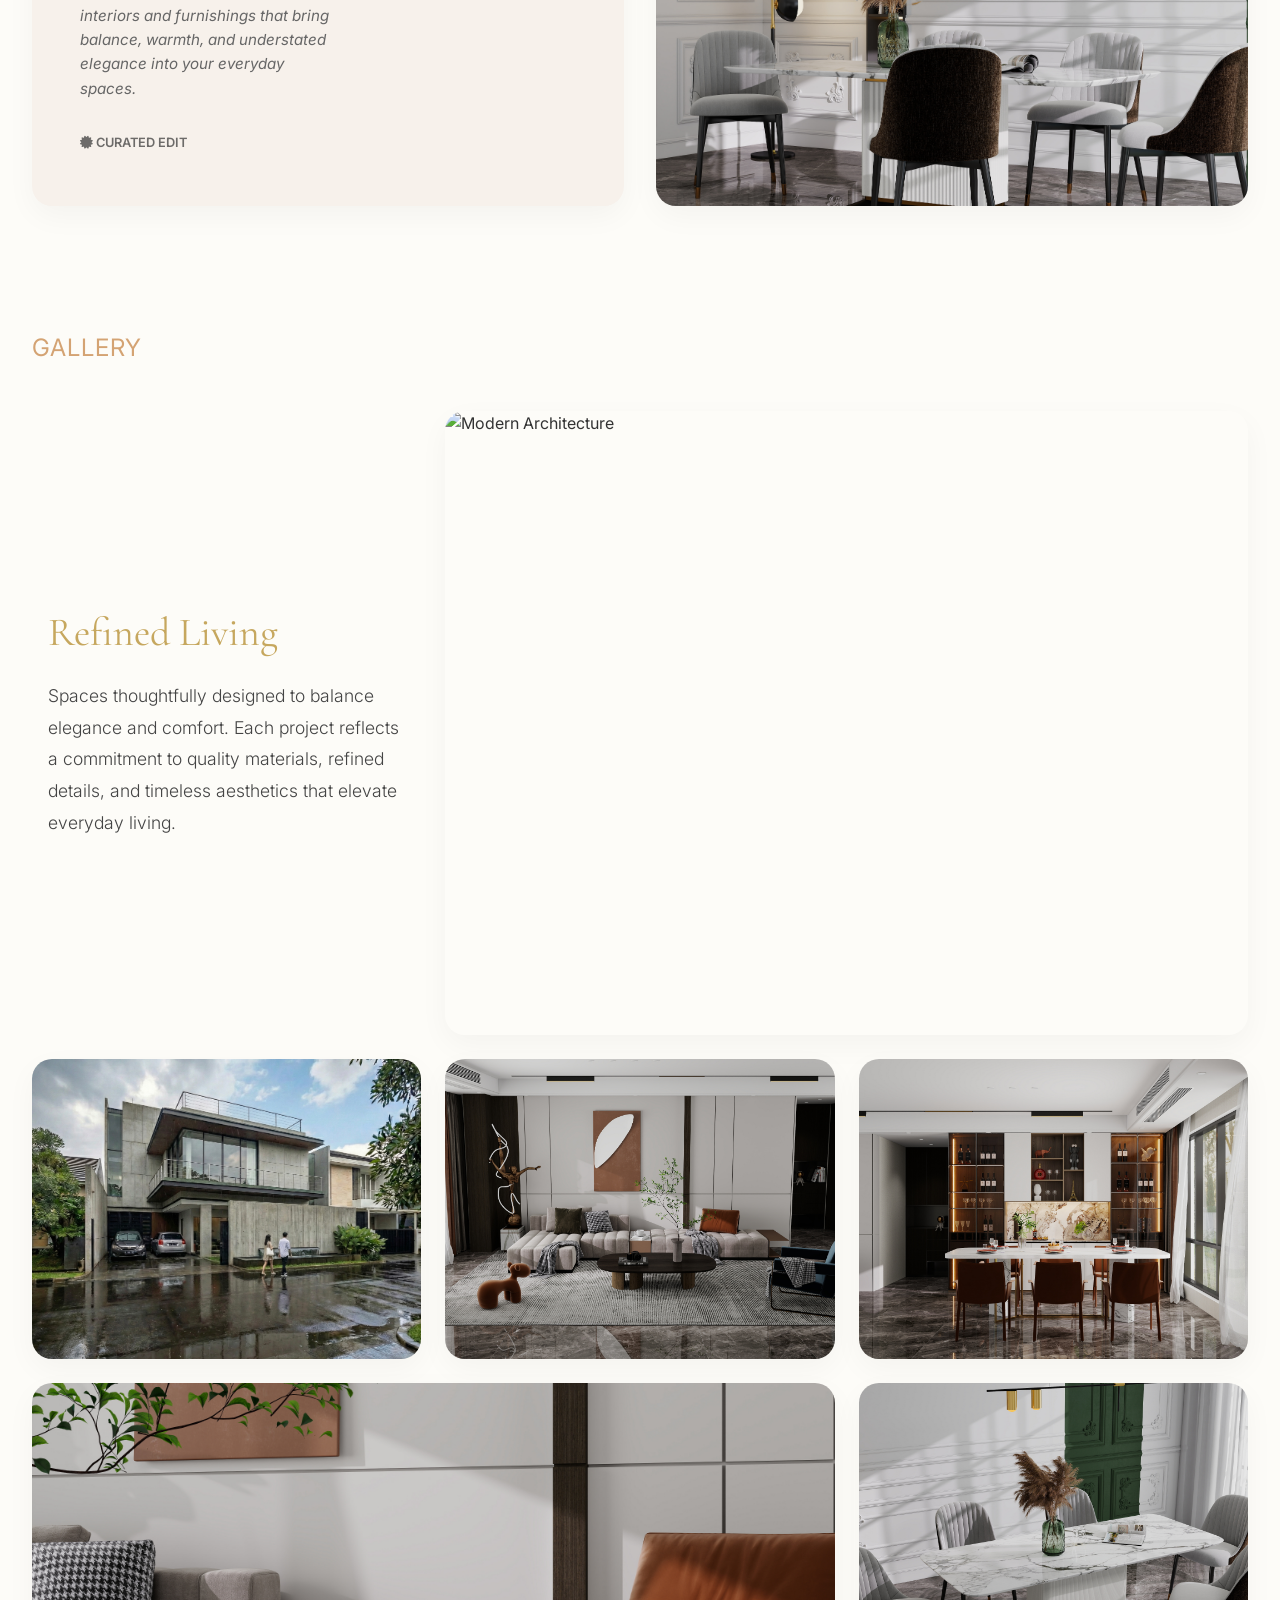
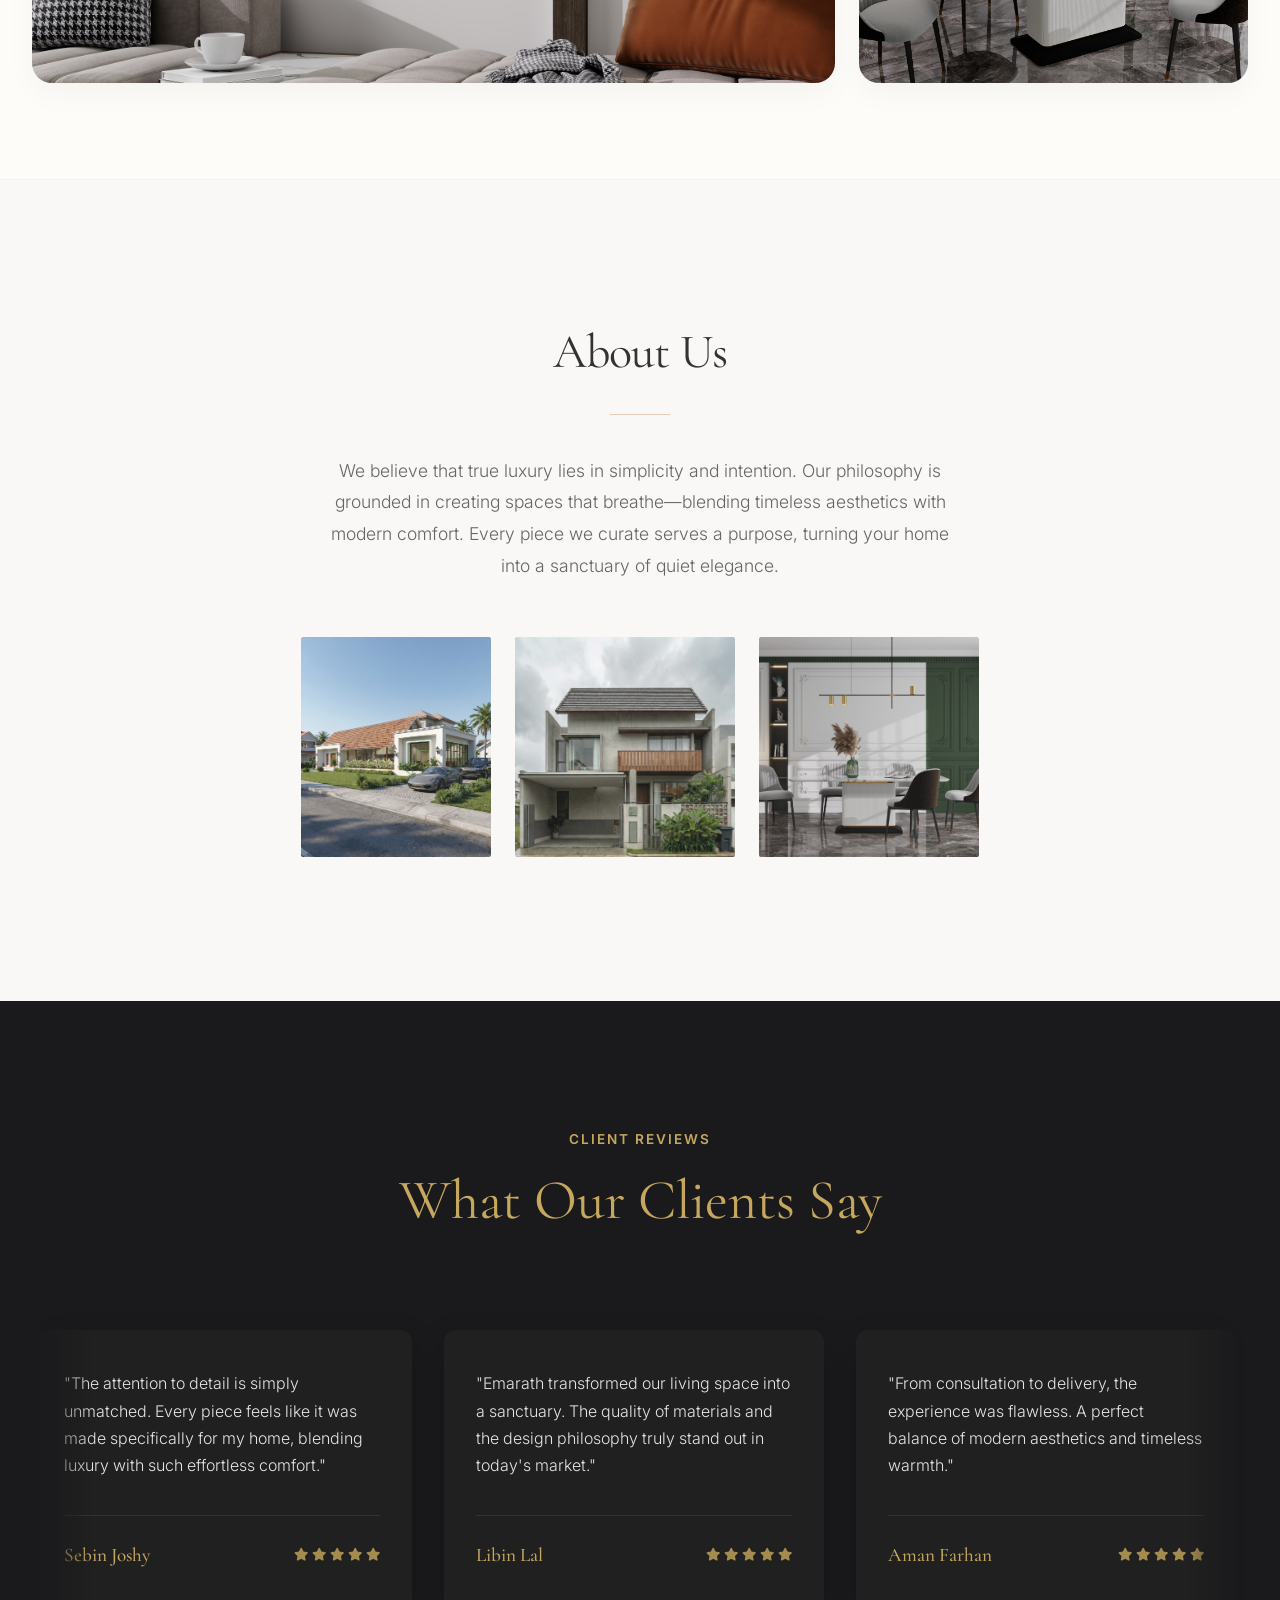
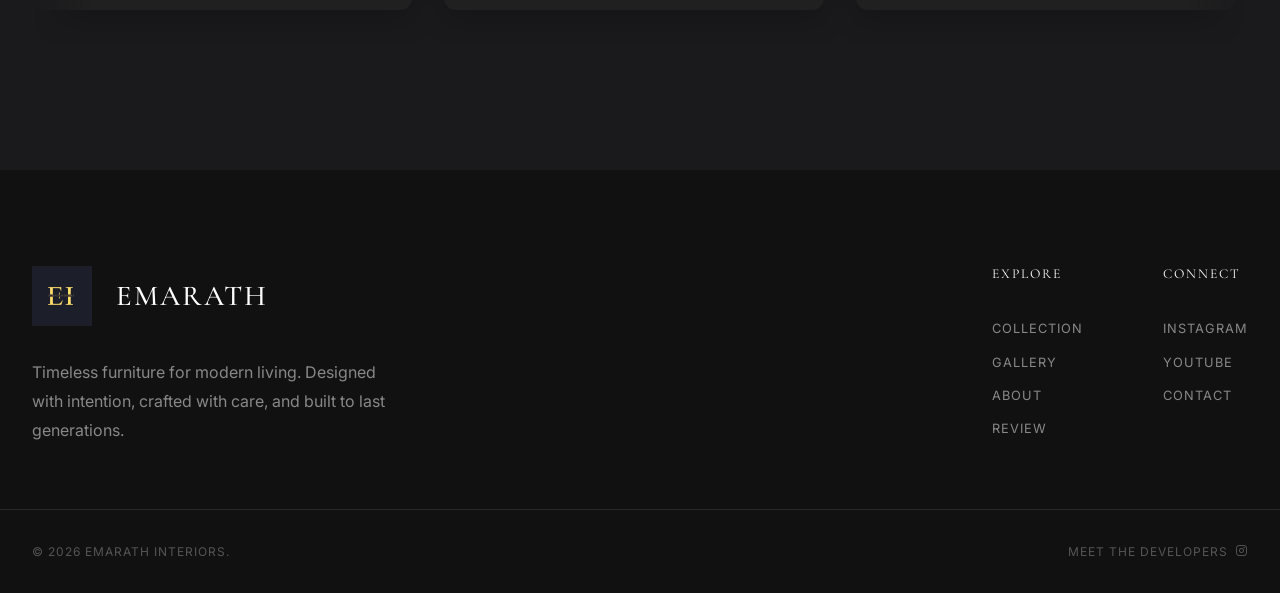
==== commit b6b4166a: "6" ====
--- a/index.html
+++ b/index.html
@@ -32,6 +32,7 @@
                 <li><a href="#collection">Collection</a></li>
                 <li><a href="#gallery">Gallery</a></li>
                 <li><a href="#about">About</a></li>
+                <li><a href="#reviews">Review</a></li>
                 <li><a href="#contact">Contact</a></li>
             </ul>
             <div class="nav-right">
@@ -74,21 +75,51 @@
                             <img src="./assets/Ideas%202%202-未命名-20250825-132049.jpg.jpeg" alt="Collection Item 1">
                         </div>
                         <div class="card-product">
-                            <img src="./assets/Ideas%202%202-未命名-20250825-132035.jpg.jpeg" alt="Collection Item 2">
+                            <img src="assets/IMG_1199.PNG" alt="Collection Item 2">
                         </div>
                     </div>
                 </div>
             </div>
 
             <!-- Mobile Slider (Visible only on <768px) -->
-            <div class="mobile-collection-slider">
+            <div class="mobile-collection-slider" id="mobile-collection-slider">
+                <!-- ORIGINAL SET -->
                 <!-- Card 1 -->
                 <div class="card-product">
                     <img src="./assets/Ideas%202%202-未命名-20250825-132049.jpg.jpeg" alt="Collection Item 1">
                 </div>
                 <!-- Card 2 -->
                 <div class="card-product">
-                    <img src="./assets/Ideas%202%202-未命名-20250825-132035.jpg.jpeg" alt="Collection Item 2">
+                    <img src="assets/IMG_1199.PNG" alt="Collection Item 2">
+                </div>
+                <!-- Promo Card -->
+                <div class="promo-wide-card">
+                    <div class="promo-text-content">
+                        <h3>Modern Living,<br>Refined Comfort</h3>
+                        <p>Discover thoughtfully designed interiors and furnishings that bring balance, warmth, and
+                            understated elegance into your everyday spaces.</p>
+                        <div class="promo-brand">
+                            <i class="fas fa-certificate"></i> CURATED EDIT
+                        </div>
+                    </div>
+                    <div class="promo-image-content">
+                        <img src="./assets/anu%20chandra%20binu-Unnamed-20251002-114839.jpg.jpeg"
+                            alt="Modern Architecture">
+                    </div>
+                </div>
+                <!-- Lifestyle Card -->
+                <div class="lifestyle-card">
+                    <img src="./assets/Ideas%202%202-未命名-20250825-132022.jpg.jpeg" alt="Interior Lifestyle">
+                </div>
+
+                <!-- DUPLICATE SET (For Infinite Loop) -->
+                <!-- Card 1 -->
+                <div class="card-product">
+                    <img src="./assets/Ideas%202%202-未命名-20250825-132049.jpg.jpeg" alt="Collection Item 1">
+                </div>
+                <!-- Card 2 -->
+                <div class="card-product">
+                    <img src="assets/IMG_1199.PNG" alt="Collection Item 2">
                 </div>
                 <!-- Promo Card -->
                 <div class="promo-wide-card">
@@ -153,29 +184,36 @@
                 <h2>GALLERY</h2>
             </div>
 
+            <div class="gallery-mobile-header">
+                <h3>Refined Living</h3>
+                <p>Spaces thoughtfully designed to balance elegance and comfort. Each project reflects a commitment to
+                    quality materials, refined details, and timeless aesthetics that elevate everyday living.</p>
+            </div>
+
             <div class="gallery-mosaic">
-                <!-- Large Feature -->
-                <div class="gallery-item large">
-                    <img src="./assets/anu%20chandra%20binu-Unnamed-20251002-114907.jpg.jpeg" alt="Modern Architecture">
-
-                </div>
-
-                <!-- Tall Item -->
+                <!-- Tall Item (Text on Left) -->
                 <div class="gallery-item tall" style="box-shadow: none; background: transparent;">
                     <div class="gallery-text-content"
                         style="padding: 1rem; height: 100%; display: flex; flex-direction: column; justify-content: center; text-align: left;">
                         <h3
                             style="color: #C6A75E; font-family: var(--font-heading); font-size: 2.5rem; margin-bottom: 1.5rem;">
                             Refined Living</h3>
-                        <p style="color: #E5E5E5; font-size: 1.1rem; line-height: 1.8; font-weight: 300;">Spaces
-                            designed to inspire and comfort. This area is reserved for your custom text content
-                            describing the philosophy behind our designs.</p>
-                    </div>
+                        <p style="color: #444444; font-size: 1.1rem; line-height: 1.8; font-weight: 300;">Spaces
+                            thoughtfully designed to balance elegance and comfort. Each project reflects a commitment to
+                            quality materials, refined details, and timeless aesthetics that elevate everyday living.
+                        </p>
+                    </div>
+                </div>
+
+                <!-- Large Feature (Image on Right) -->
+                <div class="gallery-item large">
+                    <img src="./assets/anu%20chandra%20binu-Unnamed-20251002-114907.jpg.jpeg" alt="Modern Architecture">
+
                 </div>
 
                 <!-- Standard Items -->
                 <div class="gallery-item">
-                    <img src="./assets/Ideas%202%202-未命名-20250825-132041.jpg.jpeg" alt="Interior Design">
+                    <img src="assets/IMG_1210.PNG" alt="Interior Design">
 
                 </div>
 
@@ -198,6 +236,49 @@
                 <div class="gallery-item">
                     <img src="./assets/Ideas%202%202-未命名-20250825-132041.jpg.jpeg" alt="Office">
 
+                </div>
+            </div>
+
+            <!-- Mobile Gallery Slider (Infinite Loop) -->
+            <div class="gallery-mobile-slider" id="gallery-mobile-slider">
+                <!-- Set 1 -->
+                <div class="gallery-item">
+                    <img src="./assets/anu%20chandra%20binu-Unnamed-20251002-114907.jpg.jpeg" alt="Modern Architecture">
+                </div>
+                <div class="gallery-item">
+                    <img src="assets/IMG_1210.PNG" alt="Interior Design">
+                </div>
+                <div class="gallery-item">
+                    <img src="./assets/Ideas%202%202-未命名-20250825-132055.jpg.jpeg" alt="Elegant Room">
+                </div>
+                <div class="gallery-item">
+                    <img src="./assets/Ideas%202%202-未命名-20250825-132057.jpg.jpeg" alt="Architectural Detail">
+                </div>
+                <div class="gallery-item">
+                    <img src="./assets/Ideas%202%202-未命名-20250825-132047.jpg.jpeg" alt="Wide Interior">
+                </div>
+                <div class="gallery-item">
+                    <img src="./assets/Ideas%202%202-未命名-20250825-132041.jpg.jpeg" alt="Office">
+                </div>
+
+                <!-- Set 2 (Duplicate) -->
+                <div class="gallery-item">
+                    <img src="./assets/anu%20chandra%20binu-Unnamed-20251002-114907.jpg.jpeg" alt="Modern Architecture">
+                </div>
+                <div class="gallery-item">
+                    <img src="assets/IMG_1210.PNG" alt="Interior Design">
+                </div>
+                <div class="gallery-item">
+                    <img src="./assets/Ideas%202%202-未命名-20250825-132055.jpg.jpeg" alt="Elegant Room">
+                </div>
+                <div class="gallery-item">
+                    <img src="./assets/Ideas%202%202-未命名-20250825-132057.jpg.jpeg" alt="Architectural Detail">
+                </div>
+                <div class="gallery-item">
+                    <img src="./assets/Ideas%202%202-未命名-20250825-132047.jpg.jpeg" alt="Wide Interior">
+                </div>
+                <div class="gallery-item">
+                    <img src="./assets/Ideas%202%202-未命名-20250825-132041.jpg.jpeg" alt="Office">
                 </div>
             </div>
         </div>
@@ -405,9 +486,9 @@
                 <div class="link-group">
                     <h4>EXPLORE</h4>
                     <a href="#collection">COLLECTION</a>
-                    <a href="#gallery">CRAFTSMANSHIP</a>
+                    <a href="#gallery">GALLERY</a>
                     <a href="#about">ABOUT</a>
-                    <a href="#contact">VISIT</a>
+                    <a href="#reviews">REVIEW</a>
                 </div>
                 <div class="link-group">
                     <h4>CONNECT</h4>
--- a/css/style.css
+++ b/css/style.css
@@ -29,6 +29,10 @@
     overflow-x: hidden;
 }
 
+html {
+    overflow-x: hidden;
+}
+
 a {
     text-decoration: none;
     color: inherit;
@@ -60,6 +64,8 @@
     /* Increased for wider layout */
     margin: 0 auto;
     padding: 0 2rem;
+    box-sizing: border-box;
+    width: 100%;
 }
 
 .section {
@@ -502,6 +508,11 @@
     padding-bottom: 6rem;
 }
 
+.gallery-mobile-header {
+    display: none;
+    /* Hidden on Desktop */
+}
+
 .gallery-mosaic {
     display: grid;
     grid-template-columns: repeat(3, 1fr);
@@ -617,44 +628,79 @@
     }
 }
 
-/* Mobile Horizontal Scroll Gallery */
+/* Mobile Gallery Slider */
+.gallery-mobile-slider {
+    display: none;
+}
+
 @media (max-width: 768px) {
+
+    /* Hide the desktop mosaic grid */
     .gallery-mosaic {
+        display: none !important;
+    }
+
+    /* Make the mobile header visible again */
+    .gallery-mobile-header {
+        display: block !important;
+        padding-bottom: 20px;
+        padding-left: 5px;
+    }
+
+    .gallery-mobile-header h3 {
+        color: #C6A75E;
+        font-family: var(--font-heading);
+        font-size: 2.2rem;
+        margin-bottom: 1rem;
+        line-height: 1.2;
+    }
+
+    .gallery-mobile-header p {
+        color: #444444;
+        font-size: 1rem;
+        line-height: 1.6;
+        font-weight: 300;
+        max-width: 95%;
+    }
+
+    /* Enable the slider */
+    .gallery-mobile-slider {
         display: flex;
         overflow-x: auto;
-        scroll-snap-type: x mandatory;
-        gap: 1rem;
-        padding-bottom: 1.5rem;
-        /* Space for shadow/interaction */
+        overflow-y: hidden;
+        width: 100%;
+        max-width: 100%;
+        gap: 1.5rem;
+        padding-bottom: 2rem;
+        padding-left: 0;
+        padding-right: 0;
+        box-sizing: border-box;
 
         /* Hide Scrollbar */
         -ms-overflow-style: none;
         scrollbar-width: none;
     }
 
-    .gallery-mosaic::-webkit-scrollbar {
+    .gallery-mobile-slider::-webkit-scrollbar {
         display: none;
     }
 
-    .gallery-item {
-        flex: 0 0 90%;
-        /* Shows one large image clearly */
-        width: 90%;
-        height: 320px;
-        /* Fixed height 300-340px range */
-        scroll-snap-align: center;
-
-        /* Reset Grid Spans */
-        grid-column: auto !important;
-        grid-row: auto !important;
-    }
-
-    /* Reset specific item sizes to uniform slider card */
-    .gallery-item.large,
-    .gallery-item.tall,
-    .gallery-item.wide {
-        grid-column: auto;
-        grid-row: auto;
+    .gallery-mobile-slider .gallery-item {
+        flex: 0 0 85%;
+        max-width: 85%;
+        height: 350px;
+        /* Consistent height */
+        border-radius: 12px;
+        box-shadow: var(--shadow-soft);
+        position: relative;
+        overflow: hidden;
+        margin-left: 0;
+    }
+
+    .gallery-mobile-slider .gallery-item img {
+        width: 100%;
+        height: 100%;
+        object-fit: cover;
     }
 }
 
@@ -837,10 +883,20 @@
     .mobile-collection-slider {
         display: flex;
         overflow-x: auto;
-        scroll-snap-type: x mandatory;
+        overflow-y: hidden;
+        /* Prevent vertical scroll if any */
+        width: 100%;
+        /* Ensure it fits container */
+        max-width: 100%;
+        /* scroll-snap-type: x mandatory; REMOVED for smooth auto slide */
         gap: 1rem;
         padding-bottom: 2rem;
         margin-top: 1rem;
+        padding-left: 0;
+        /* Reset */
+        padding-right: 0;
+        box-sizing: border-box;
+        /* Ensure padding doesn't push width */
 
         -ms-overflow-style: none;
         /* Hide scrollbar IE/Edge */
@@ -856,7 +912,7 @@
         flex: 0 0 90%;
         width: 90%;
         height: 340px;
-        scroll-snap-align: center;
+        /* scroll-snap-align: center; REMOVED */
         border-radius: var(--border-radius);
         overflow: hidden;
         box-shadow: var(--shadow-soft);
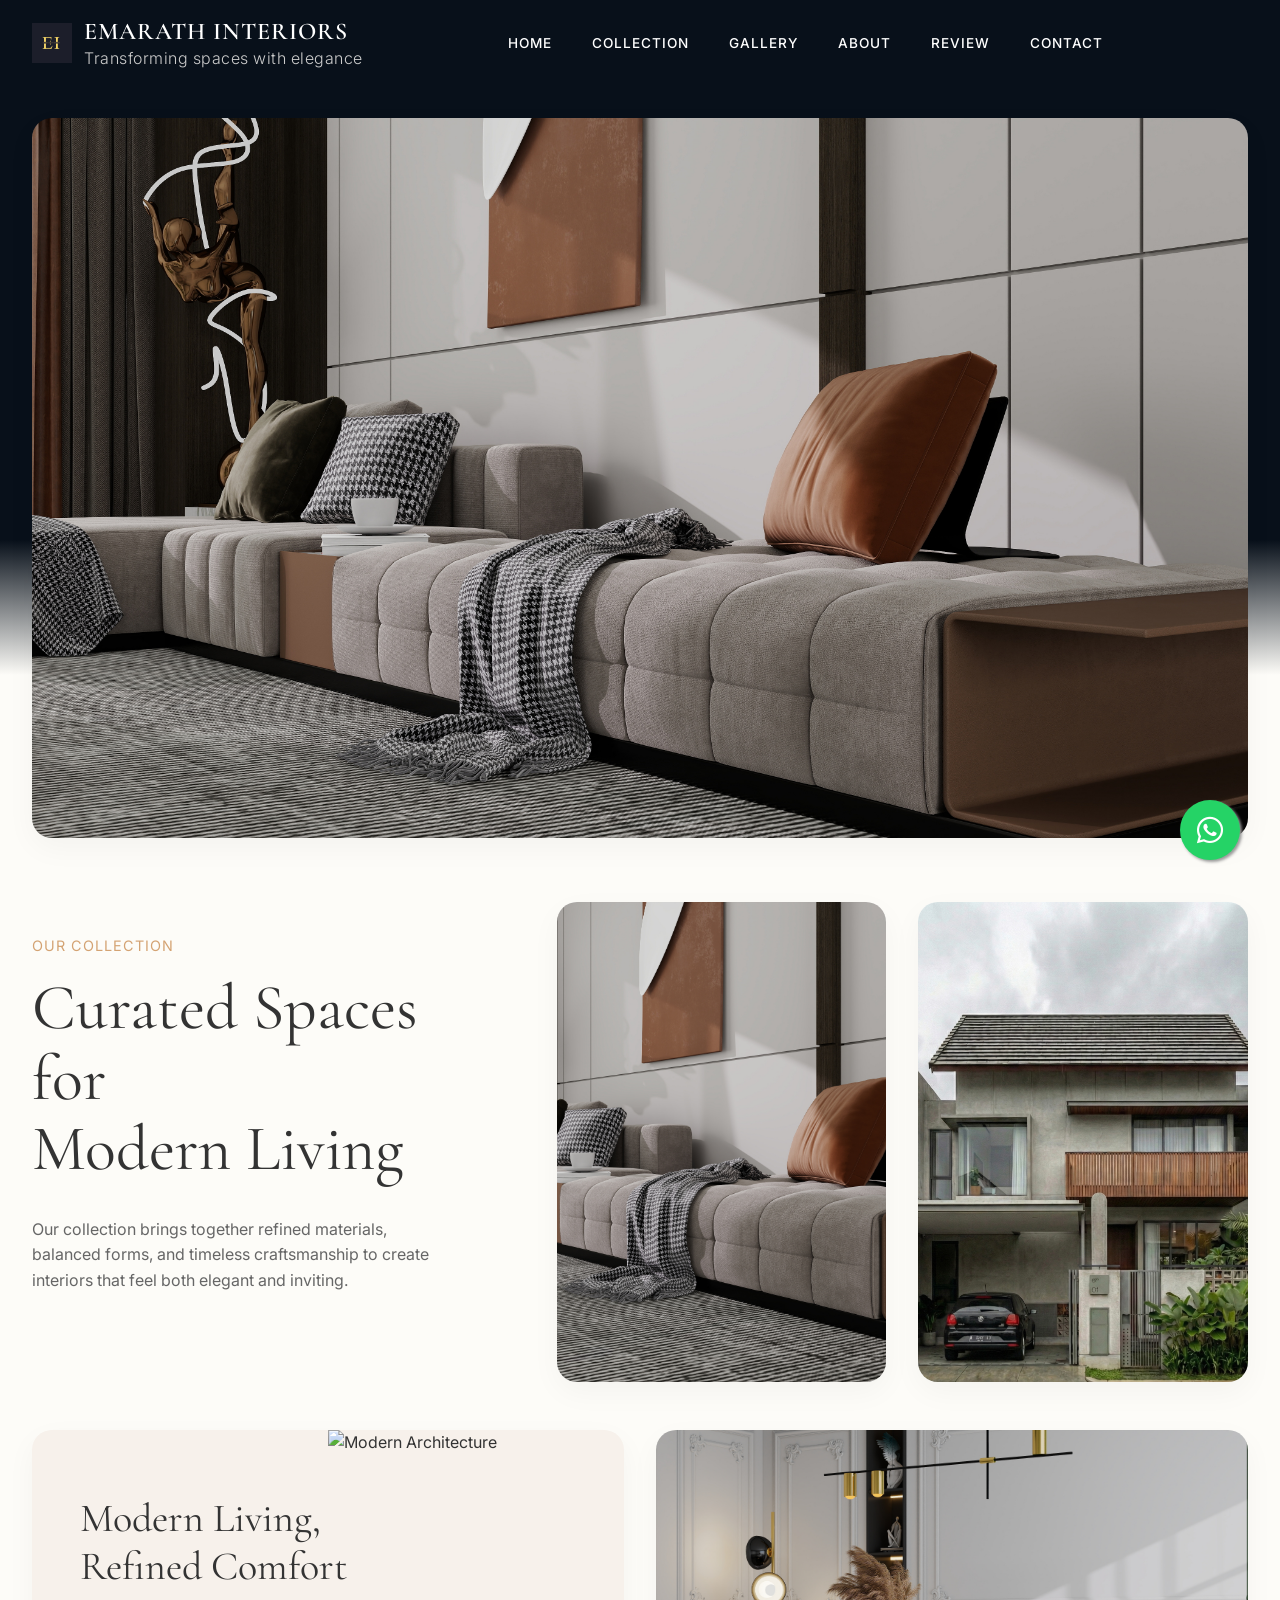
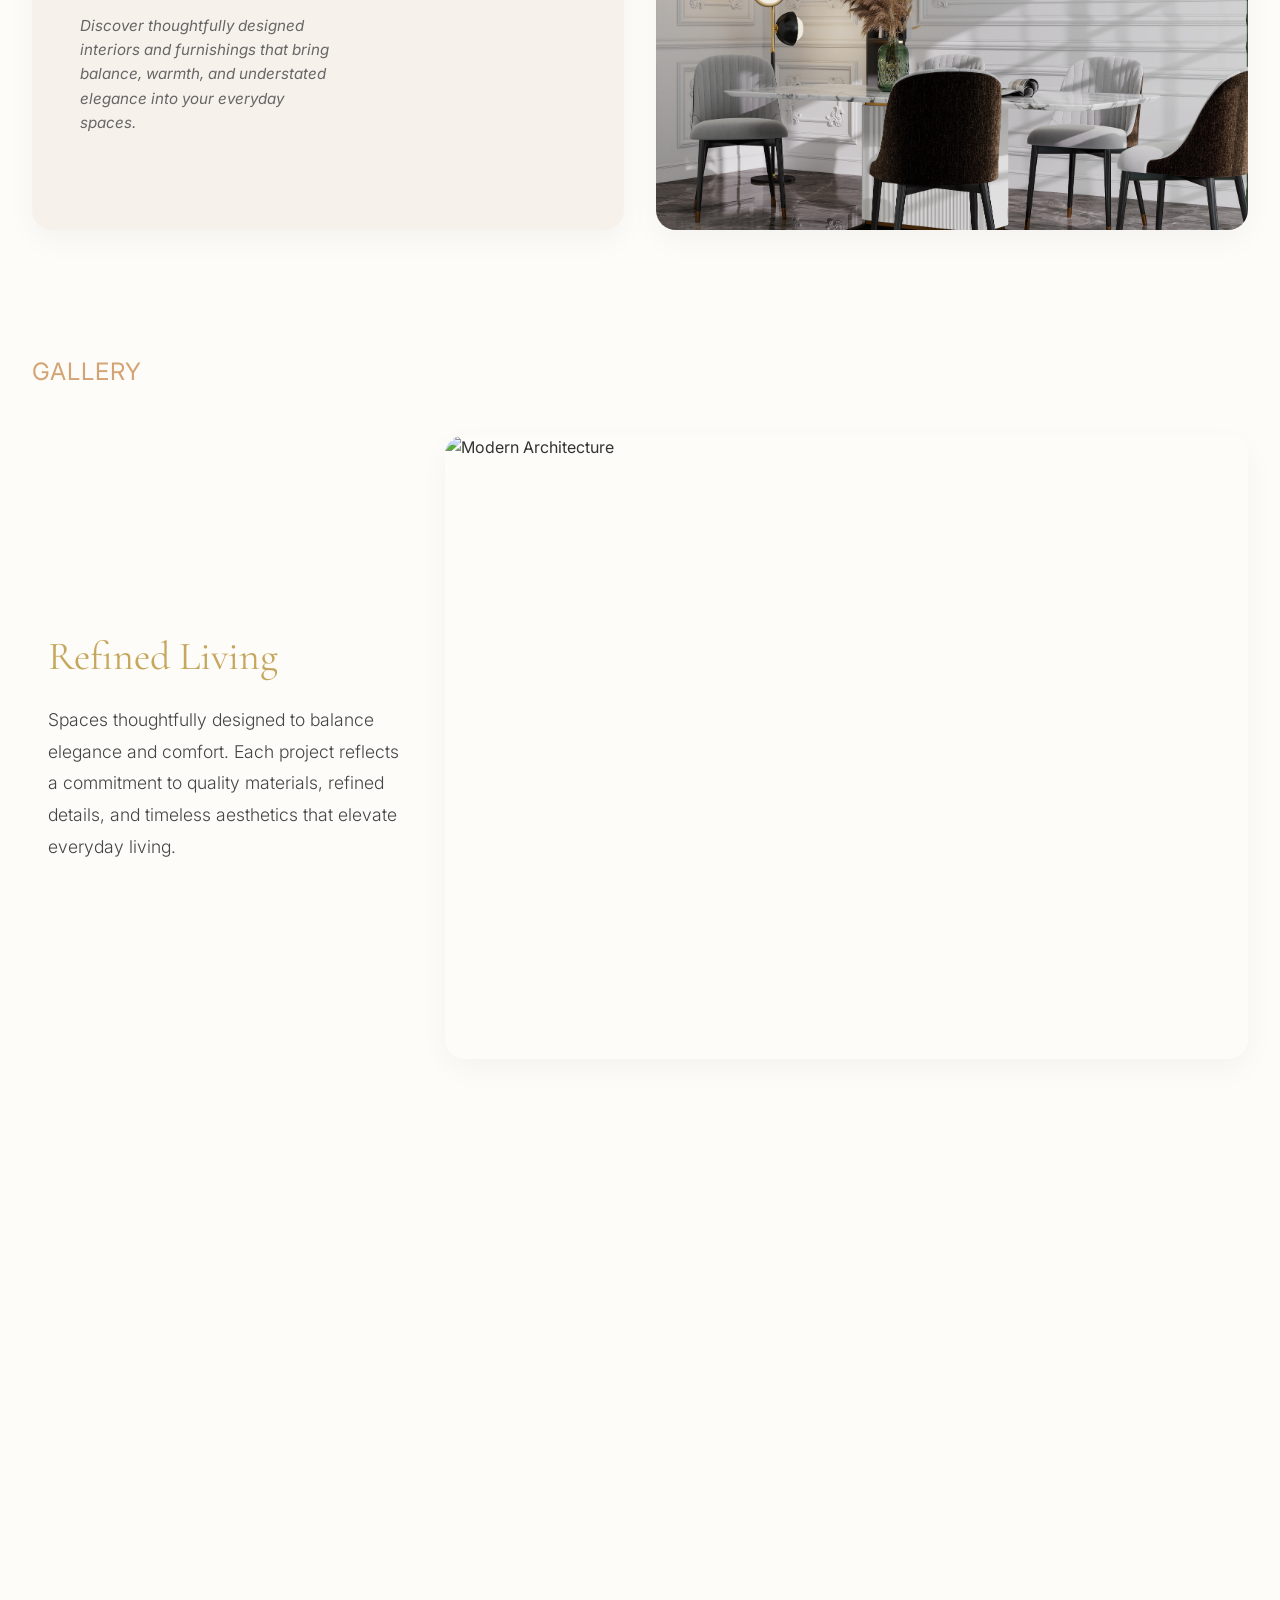
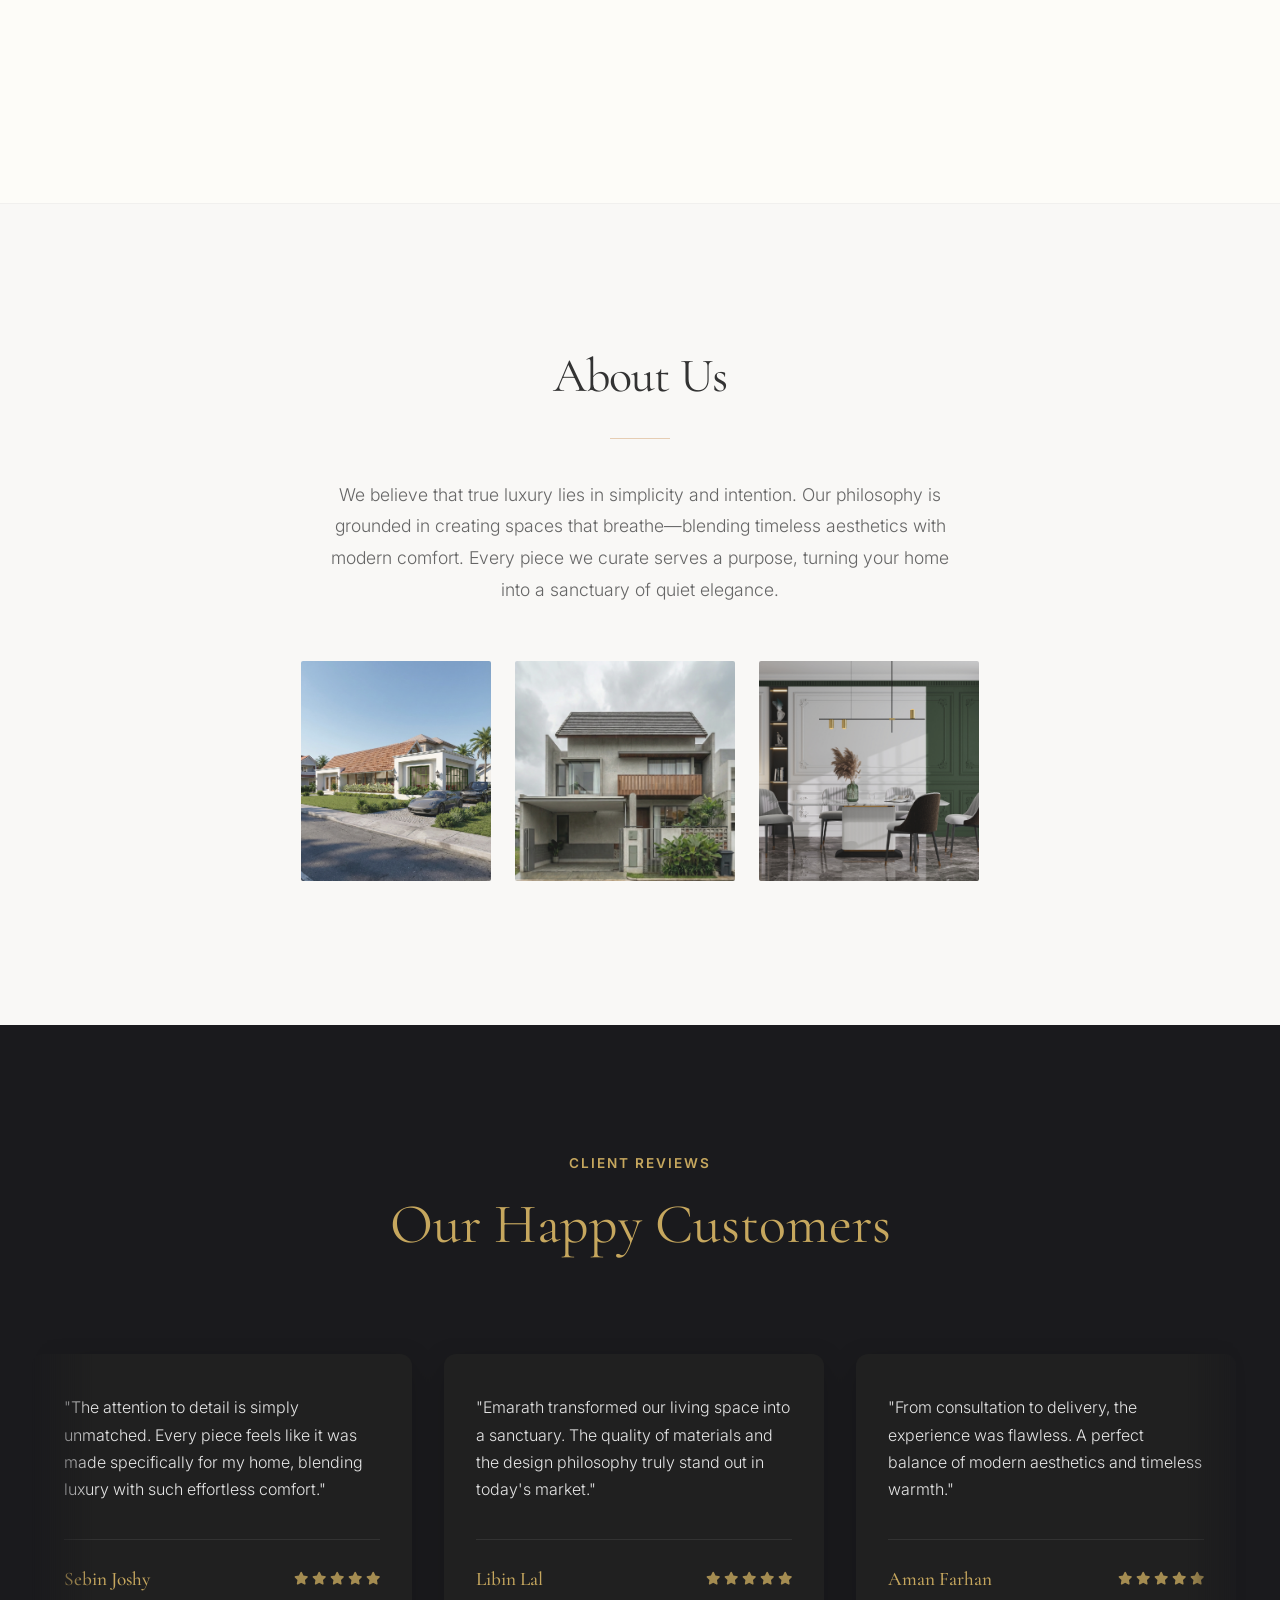
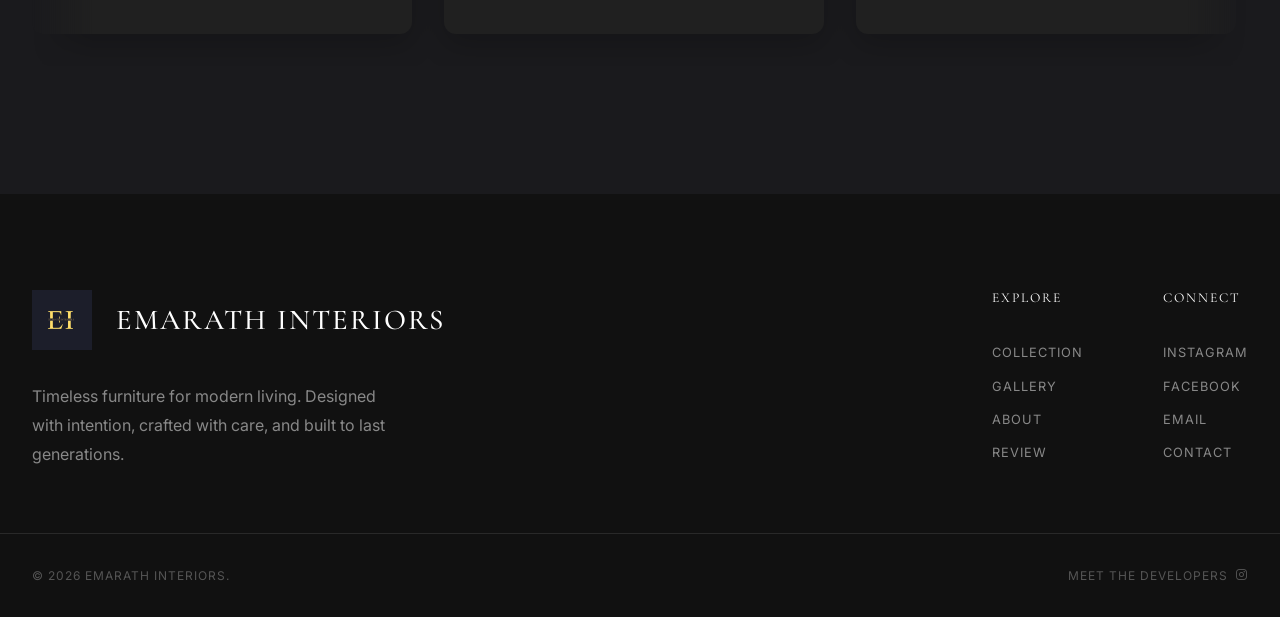
==== commit f32f6378: "7" ====
--- a/index.html
+++ b/index.html
@@ -19,13 +19,19 @@
 
 
 
+    <!-- Hero Background Block -->
+    <div class="hero-bg-accent"></div>
+
     <!-- Main Navbar -->
     <nav class="navbar main-nav">
         <div class="container nav-container">
             <!-- Navbar Logo -->
             <a href="#" class="logo">
                 <img src="assets/logo_main.jpg" alt="EMARATH">
-                <span>EMARATH</span>
+                <div class="logo-text-group">
+                    <span class="brand-name">EMARATH INTERIORS</span>
+                    <span class="tagline">Transforming spaces with elegance</span>
+                </div>
             </a>
             <ul class="nav-links centered-links">
                 <li><a href="#">Home</a></li>
@@ -33,7 +39,7 @@
                 <li><a href="#gallery">Gallery</a></li>
                 <li><a href="#about">About</a></li>
                 <li><a href="#reviews">Review</a></li>
-                <li><a href="#contact">Contact</a></li>
+                <li><a href="https://wa.me/919446546265" target="_blank">Contact</a></li>
             </ul>
             <div class="nav-right">
 
@@ -98,9 +104,6 @@
                         <h3>Modern Living,<br>Refined Comfort</h3>
                         <p>Discover thoughtfully designed interiors and furnishings that bring balance, warmth, and
                             understated elegance into your everyday spaces.</p>
-                        <div class="promo-brand">
-                            <i class="fas fa-certificate"></i> CURATED EDIT
-                        </div>
                     </div>
                     <div class="promo-image-content">
                         <img src="./assets/anu%20chandra%20binu-Unnamed-20251002-114839.jpg.jpeg"
@@ -127,9 +130,6 @@
                         <h3>Modern Living,<br>Refined Comfort</h3>
                         <p>Discover thoughtfully designed interiors and furnishings that bring balance, warmth, and
                             understated elegance into your everyday spaces.</p>
-                        <div class="promo-brand">
-                            <i class="fas fa-certificate"></i> CURATED EDIT
-                        </div>
                     </div>
                     <div class="promo-image-content">
                         <img src="./assets/anu%20chandra%20binu-Unnamed-20251002-114839.jpg.jpeg"
@@ -150,9 +150,6 @@
                         <h3>Modern Living,<br>Refined Comfort</h3>
                         <p>Discover thoughtfully designed interiors and furnishings that bring balance, warmth, and
                             understated elegance into your everyday spaces.</p>
-                        <div class="promo-brand">
-                            <i class="fas fa-certificate"></i> CURATED EDIT
-                        </div>
                     </div>
                     <!-- Right aligned image within the card -->
                     <div class="promo-image-content">
@@ -306,7 +303,7 @@
         <div class="container">
             <div class="reviews-header">
                 <span class="reviews-label">CLIENT REVIEWS</span>
-                <h2 class="reviews-title">What Our Clients Say</h2>
+                <h2 class="reviews-title">Our Happy Customers</h2>
             </div>
 
             <!-- Scrolling Wrapper -->
@@ -474,7 +471,7 @@
                     <!-- <i class="fas fa-couch footer-icon-logo"></i> -->
                     <div class="footer-brand-lockup">
                         <img src="assets/logo_main.jpg" alt="EMARATH" class="footer-logo">
-                        <span class="footer-logo-text">EMARATH</span>
+                        <span class="footer-logo-text">EMARATH INTERIORS</span>
                     </div>
                     <p class="footer-tagline">Timeless furniture for modern living. Designed with intention, crafted
                         with care, and built to last generations.</p>
@@ -492,18 +489,26 @@
                 </div>
                 <div class="link-group">
                     <h4>CONNECT</h4>
-                    <a href="#">INSTAGRAM</a>
-                    <a href="#">YOUTUBE</a>
-                    <a href="#contact">CONTACT</a>
+                    <a href="https://www.instagram.com/emarath.interiors?igsh=aHhlNTZpbzBkbXZj"
+                        target="_blank">INSTAGRAM</a>
+                    <a href="https://www.facebook.com/share/1B9yix96LP/" target="_blank">FACEBOOK</a>
+                    <a href="mailto:emarathinteriors@gmail.com">EMAIL</a>
+                    <a href="https://wa.me/919446546265" target="_blank">CONTACT</a>
                 </div>
             </div>
         </div>
 
         <div class="container footer-bottom-bar">
             <span>&copy; 2026 EMARATH INTERIORS.</span>
-            <a href="#" class="developer-link">MEET THE DEVELOPERS <i class="fab fa-instagram"></i></a>
+            <a href="https://www.instagram.com/intellex.web?igsh=NWYwOXZhMGIwOTJq" class="developer-link"
+                target="_blank">MEET THE DEVELOPERS <i class="fab fa-instagram"></i></a>
         </div>
     </footer>
+
+    <!-- Floating WhatsApp Button -->
+    <a href="https://wa.me/919446546265" class="whatsapp-float" target="_blank" rel="noopener noreferrer">
+        <i class="fab fa-whatsapp"></i>
+    </a>
 
     <script src="js/script.js"></script>
 </body>
--- a/css/style.css
+++ b/css/style.css
@@ -134,12 +134,18 @@
 
 /* Main Navbar */
 .navbar {
-    background: var(--bg-color);
+    background: transparent;
     padding: 1.2rem 0;
     position: sticky;
     top: 0;
     z-index: 1000;
+    transition: background-color 0.3s ease, padding 0.3s ease, box-shadow 0.3s ease;
+}
+
+.navbar.scrolled {
+    background: var(--bg-color);
     box-shadow: 0 2px 10px rgba(0, 0, 0, 0.03);
+    padding: 0.8rem 0;
 }
 
 .nav-container {
@@ -160,12 +166,45 @@
     margin-right: 12px;
 }
 
-.logo span {
+.logo-text-group {
+    display: flex;
+    flex-direction: column;
+    justify-content: center;
+    align-items: flex-start;
+    /* Left align */
+    line-height: 1.1;
+}
+
+.logo .brand-name {
     font-family: var(--font-heading);
     font-size: 1.5rem;
     font-weight: 600;
+    color: #fff;
+    letter-spacing: 1px;
+    transition: color 0.3s ease;
+}
+
+.logo .tagline {
+    font-family: var(--font-body);
+    /* Sans-serif */
+    font-size: 1rem;
+    /* Smaller font */
+    font-weight: 300;
+    /* Light */
+    color: #ccc;
+    /* Soft light grey */
+    letter-spacing: 0.5px;
+    margin-top: 4px;
+    transition: color 0.3s ease;
+}
+
+.navbar.scrolled .logo .brand-name {
     color: var(--text-main);
-    letter-spacing: 1px;
+}
+
+.navbar.scrolled .logo .tagline {
+    color: #888;
+    /* Darker for light bg */
 }
 
 .centered-links {
@@ -178,6 +217,11 @@
     font-size: 0.85rem;
     letter-spacing: 1px;
     font-weight: 500;
+    color: #fff;
+    transition: color 0.3s ease;
+}
+
+.navbar.scrolled .centered-links a {
     color: var(--text-main);
 }
 
@@ -192,11 +236,18 @@
 }
 
 .box-btn {
-    border: 1px solid var(--text-main);
+    border: 1px solid #fff;
     padding: 0.5rem 1.2rem;
     border-radius: 4px;
     font-size: 0.8rem;
     text-transform: uppercase;
+    color: #fff;
+    transition: all 0.3s ease;
+}
+
+.navbar.scrolled .box-btn {
+    border-color: var(--text-main);
+    color: var(--text-main);
 }
 
 .box-btn:hover {
@@ -213,13 +264,35 @@
     display: none;
     cursor: pointer;
     font-size: 1.2rem;
+    color: #fff;
+    transition: color 0.3s ease;
+}
+
+.navbar.scrolled .mobile-menu-btn {
+    color: var(--text-main);
 }
 
 /* Hero Section */
+/* Hero Background Block */
+.hero-bg-accent {
+    position: absolute;
+    top: 0;
+    left: 0;
+    width: 100%;
+    height: 75vh;
+    background: #08101A;
+    /* Subtle gradient fade at bottom to blend with white */
+    background: linear-gradient(to bottom, #08101A 80%, rgba(8, 16, 26, 0) 100%);
+    z-index: -1;
+}
+
 .hero-clean {
     width: 100%;
-    margin-top: 1rem;
+    margin-top: 2rem;
+    /* Give space for transparent nav if needed, or stick close */
     padding: 0 2rem;
+    position: relative;
+    z-index: 1;
 }
 
 .hero-clean img.hero-img {
@@ -1083,16 +1156,84 @@
 }
 
 @media (max-width: 768px) {
+
+    /* Adjust Container Padding for Mobile */
+    .container {
+        padding: 0 1.25rem;
+        /* ~20px consistent side padding */
+    }
+
     .about-minimal-section {
-        padding: 6rem 0;
+        padding: 4rem 0;
     }
 
     .about-minimal-content h2 {
-        font-size: 2.5rem;
+        font-size: 2.2rem;
+    }
+
+    /* Mobile Grid Layout for Thumbnails */
+    .about-thumbnails {
+        display: grid;
+        grid-template-columns: repeat(2, 1fr);
+        gap: 16px;
+        /* Uniform gap */
+        width: 100%;
+        margin-top: 2rem;
+        padding: 0;
+        /* Remove any flexible flex padding */
     }
 
     .about-thumbnails img {
-        height: 150px;
-        width: 150px;
+        width: 100%;
+        height: auto;
+        aspect-ratio: 1 / 1;
+        /* Square 1:1 ratio */
+        object-fit: cover;
+        border-radius: 4px;
+        /* Consistent rounded corners */
+        box-shadow: 0 4px 10px rgba(0, 0, 0, 0.05);
+        /* Soft shadow */
+        margin: 0;
+        /* Remove extra margins */
+    }
+
+    /* Hide 3rd image on mobile for 2-column grid */
+    .about-thumbnails img:nth-child(3) {
+        display: none;
+    }
+}
+
+/* Floating WhatsApp Button */
+.whatsapp-float {
+    position: fixed;
+    width: 60px;
+    height: 60px;
+    bottom: 40px;
+    right: 40px;
+    background-color: #25d366;
+    color: #FFF;
+    border-radius: 50px;
+    text-align: center;
+    font-size: 30px;
+    box-shadow: 2px 2px 3px #999;
+    z-index: 100;
+    display: flex;
+    justify-content: center;
+    align-items: center;
+    transition: transform 0.3s ease-in-out;
+}
+
+.whatsapp-float:hover {
+    transform: scale(1.1);
+    color: #FFF;
+}
+
+@media screen and (max-width: 768px) {
+    .whatsapp-float {
+        width: 50px;
+        height: 50px;
+        bottom: 20px;
+        right: 20px;
+        font-size: 25px;
     }
 }
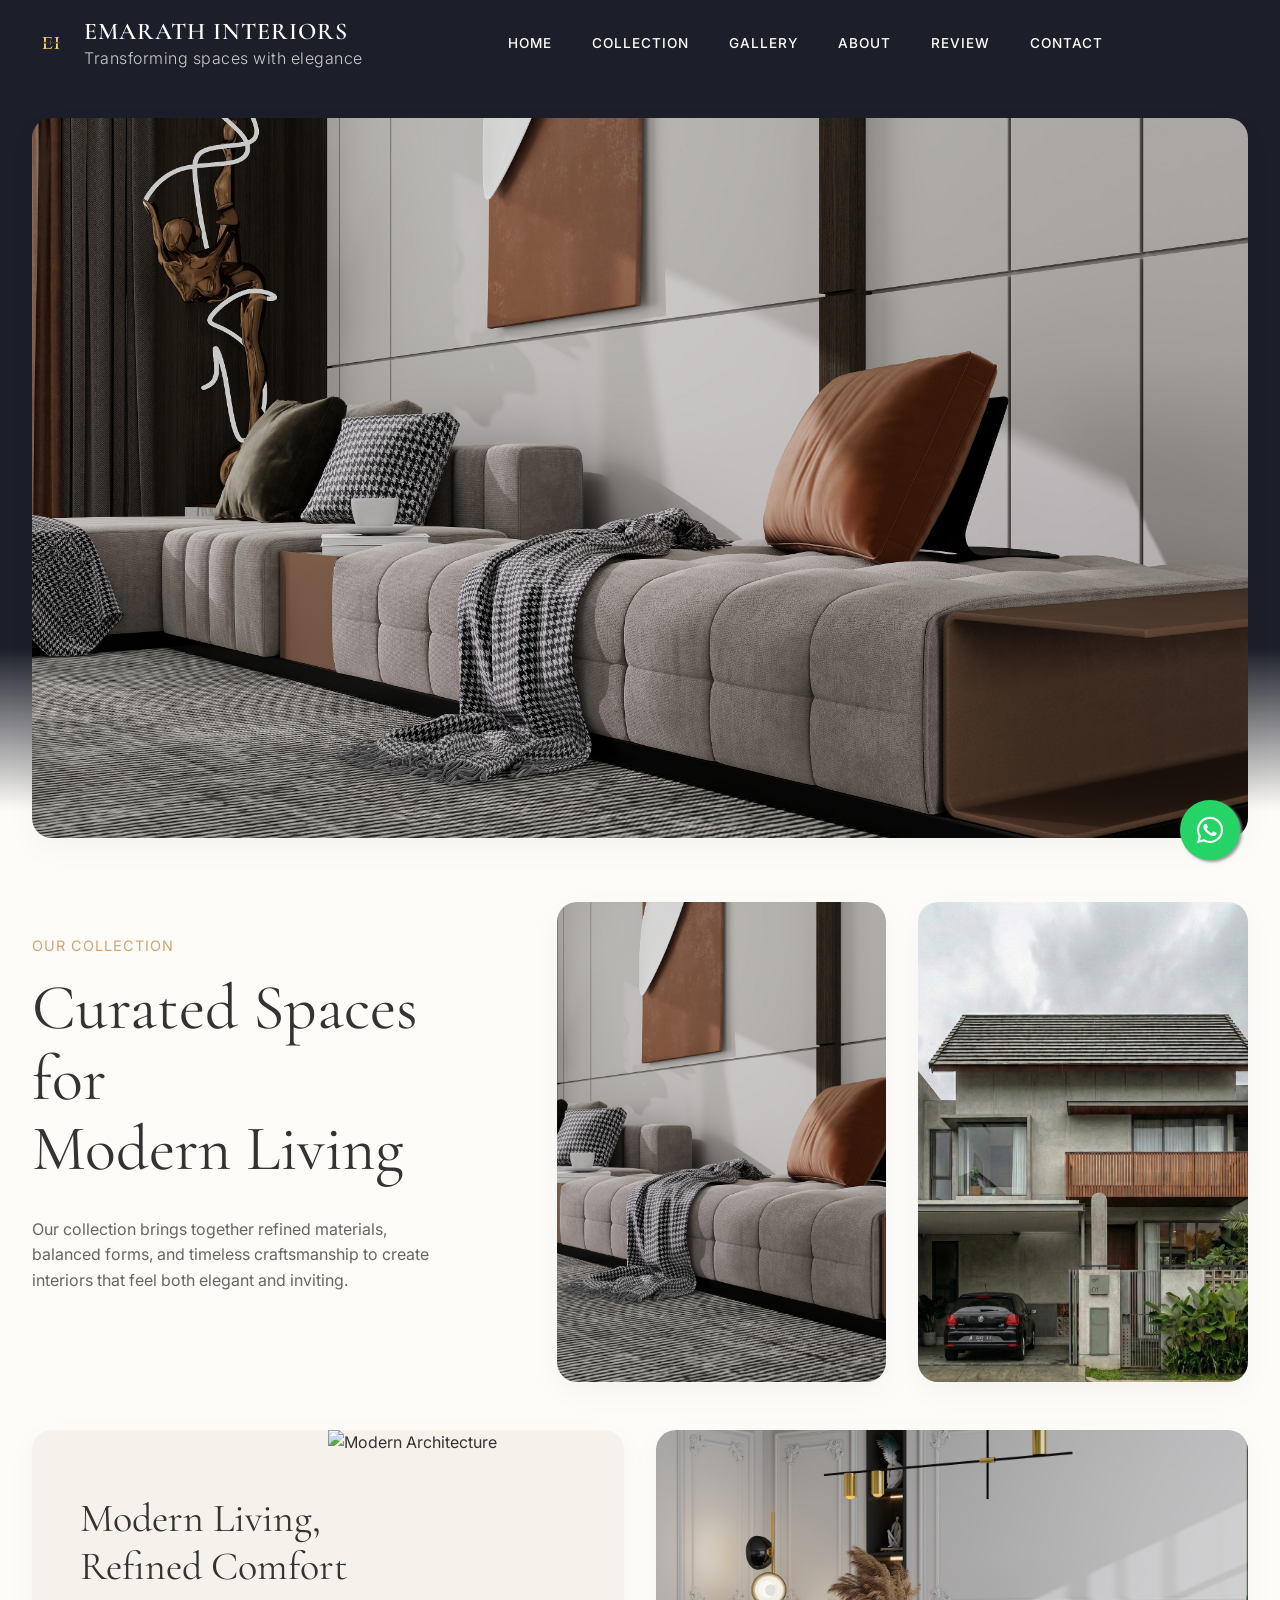
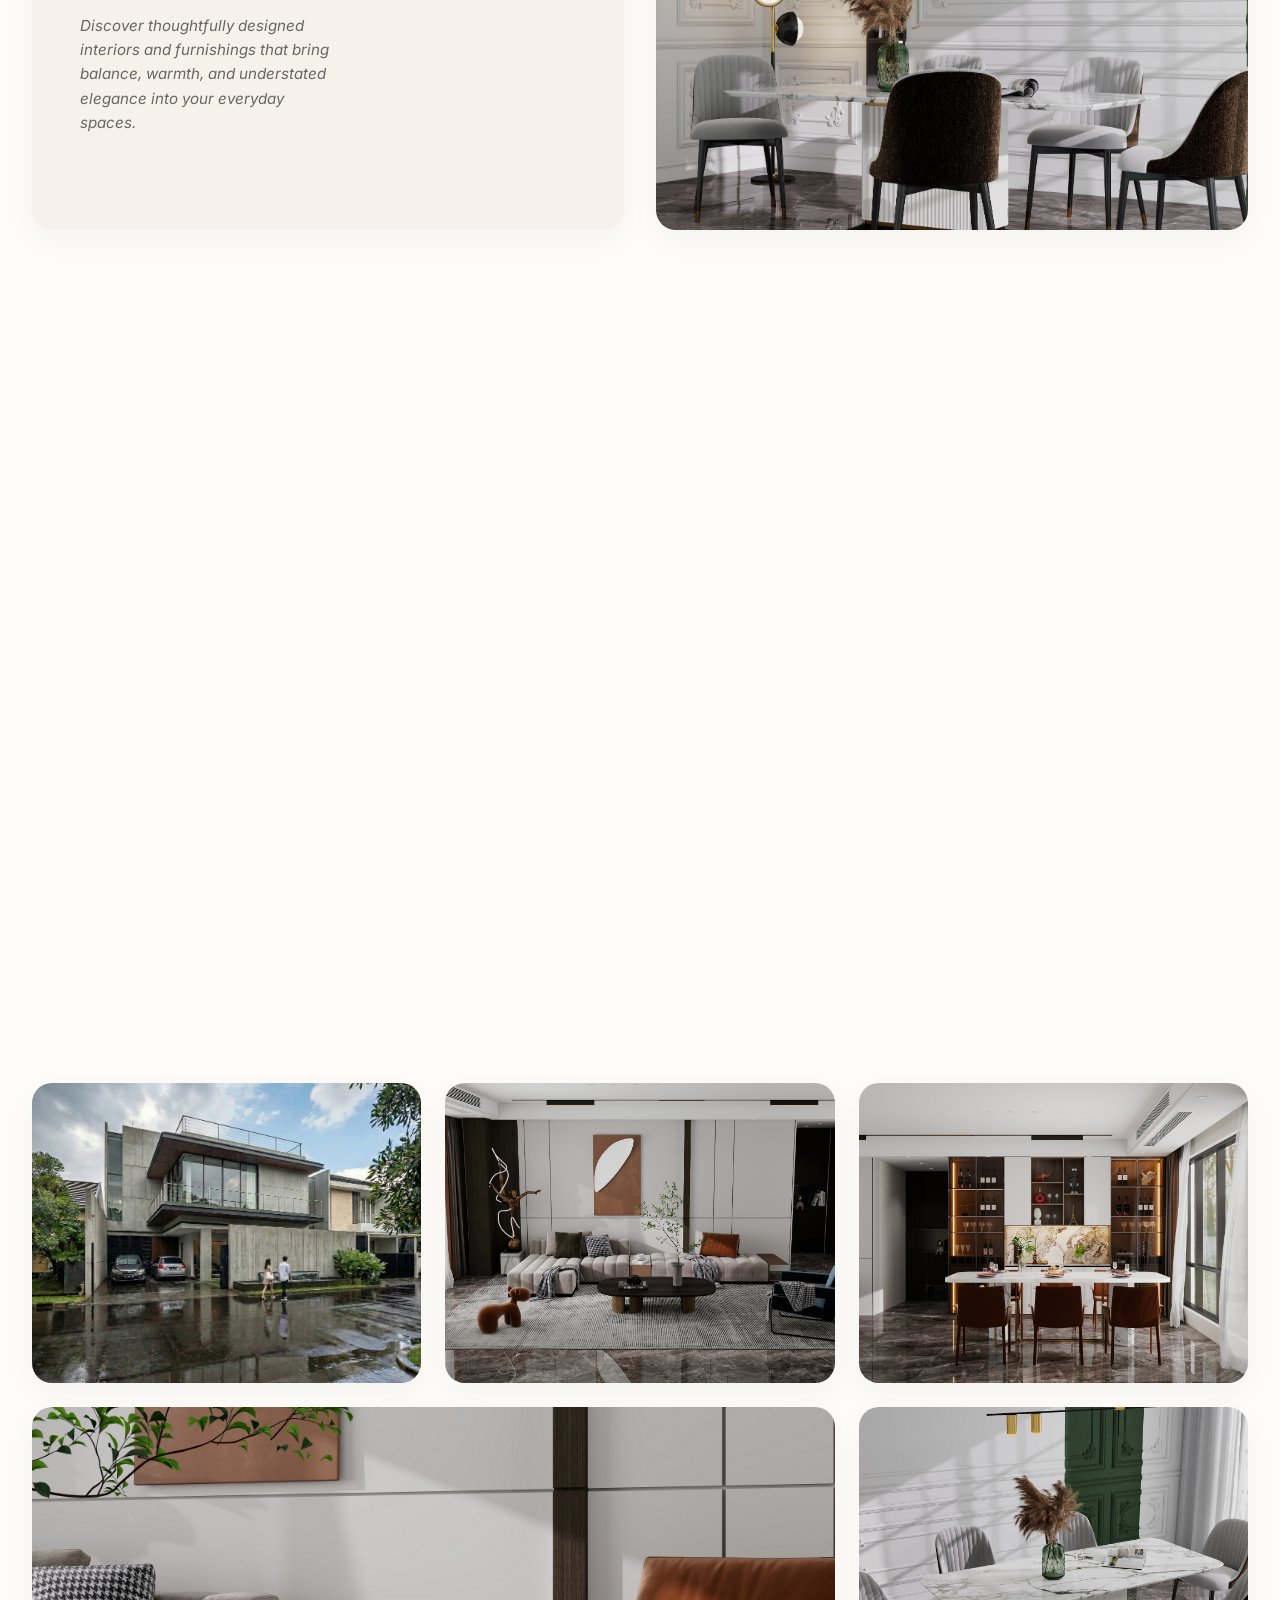
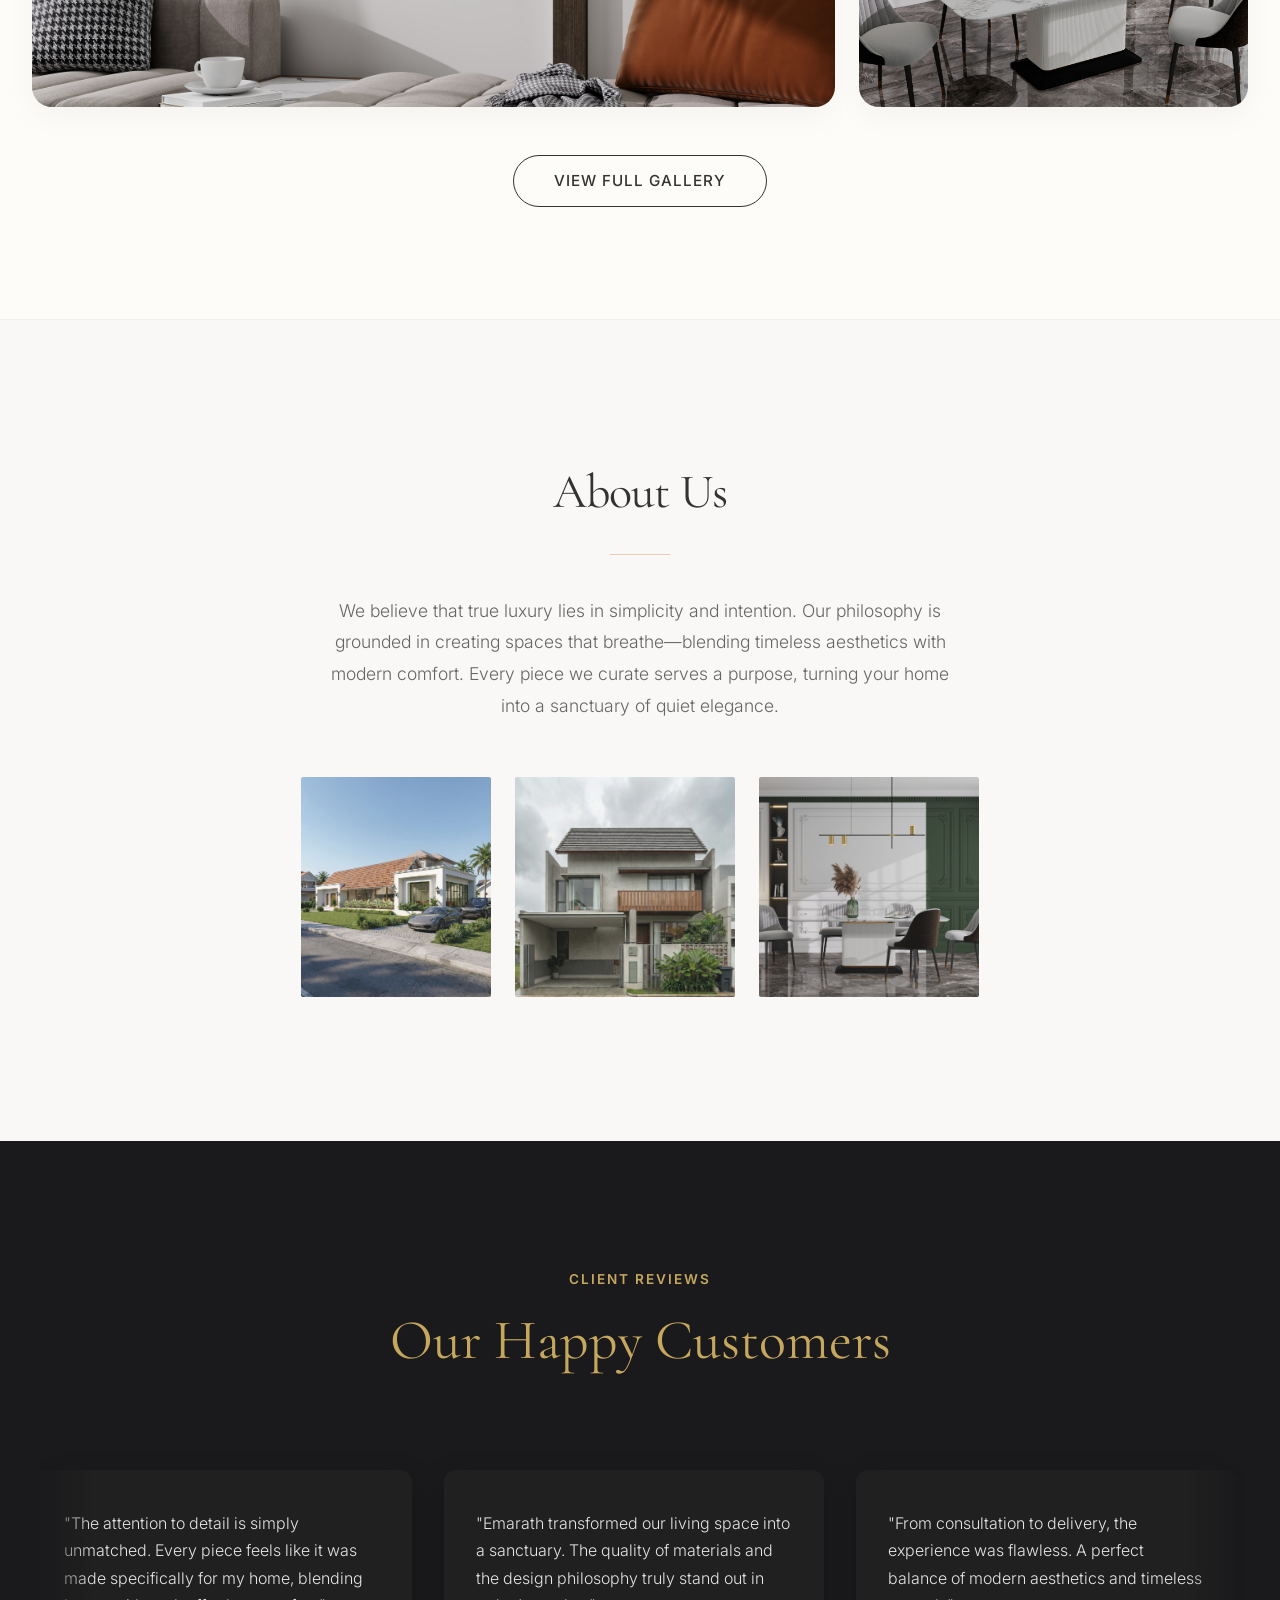
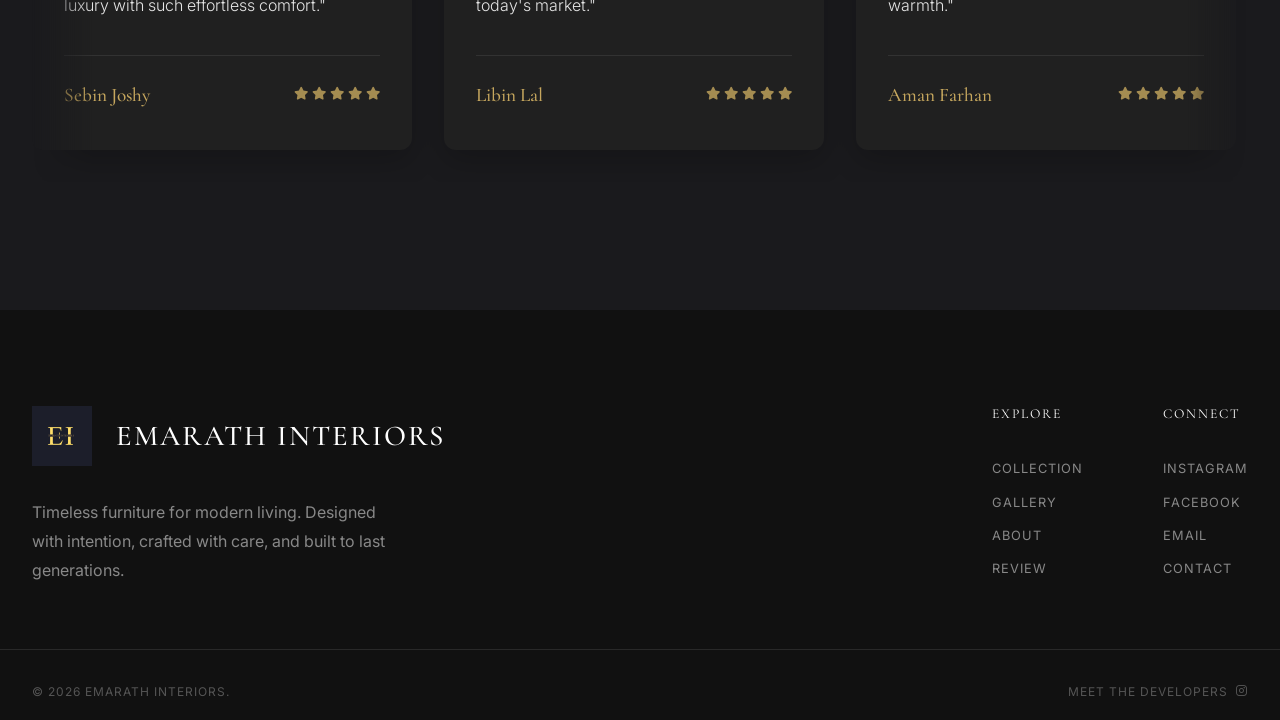
==== commit d4c58116: "new gallary page" ====
--- a/index.html
+++ b/index.html
@@ -36,7 +36,7 @@
             <ul class="nav-links centered-links">
                 <li><a href="#">Home</a></li>
                 <li><a href="#collection">Collection</a></li>
-                <li><a href="#gallery">Gallery</a></li>
+                <li><a href="gallery.html">Gallery</a></li>
                 <li><a href="#about">About</a></li>
                 <li><a href="#reviews">Review</a></li>
                 <li><a href="https://wa.me/919446546265" target="_blank">Contact</a></li>
@@ -278,6 +278,10 @@
                     <img src="./assets/Ideas%202%202-未命名-20250825-132041.jpg.jpeg" alt="Office">
                 </div>
             </div>
+            <!-- View Full Gallery Button -->
+            <div class="gallery-action-btn-container">
+                <a href="gallery.html" class="btn-view-gallery">View Full Gallery</a>
+            </div>
         </div>
     </section>
 
@@ -483,7 +487,7 @@
                 <div class="link-group">
                     <h4>EXPLORE</h4>
                     <a href="#collection">COLLECTION</a>
-                    <a href="#gallery">GALLERY</a>
+                    <a href="gallery.html">GALLERY</a>
                     <a href="#about">ABOUT</a>
                     <a href="#reviews">REVIEW</a>
                 </div>
--- a/css/style.css
+++ b/css/style.css
@@ -134,7 +134,7 @@
 
 /* Main Navbar */
 .navbar {
-    background: transparent;
+    background: #1C1E29;
     padding: 1.2rem 0;
     position: sticky;
     top: 0;
@@ -143,8 +143,8 @@
 }
 
 .navbar.scrolled {
-    background: var(--bg-color);
-    box-shadow: 0 2px 10px rgba(0, 0, 0, 0.03);
+    background: #1C1E29;
+    box-shadow: none;
     padding: 0.8rem 0;
 }
 
@@ -199,12 +199,12 @@
 }
 
 .navbar.scrolled .logo .brand-name {
-    color: var(--text-main);
+    color: #fff;
 }
 
 .navbar.scrolled .logo .tagline {
-    color: #888;
-    /* Darker for light bg */
+    color: #ccc;
+    /* Consistent with top */
 }
 
 .centered-links {
@@ -222,7 +222,7 @@
 }
 
 .navbar.scrolled .centered-links a {
-    color: var(--text-main);
+    color: #fff;
 }
 
 .centered-links a:hover {
@@ -246,8 +246,8 @@
 }
 
 .navbar.scrolled .box-btn {
-    border-color: var(--text-main);
-    color: var(--text-main);
+    border-color: #fff;
+    color: #fff;
 }
 
 .box-btn:hover {
@@ -269,7 +269,7 @@
 }
 
 .navbar.scrolled .mobile-menu-btn {
-    color: var(--text-main);
+    color: #fff;
 }
 
 /* Hero Section */
@@ -279,10 +279,9 @@
     top: 0;
     left: 0;
     width: 100%;
-    height: 75vh;
-    background: #08101A;
-    /* Subtle gradient fade at bottom to blend with white */
-    background: linear-gradient(to bottom, #08101A 80%, rgba(8, 16, 26, 0) 100%);
+    height: 90vh;
+    background: #1C1E29;
+    background: linear-gradient(to bottom, #1C1E29 80%, rgba(28, 30, 41, 0) 100%);
     z-index: -1;
 }
 
@@ -486,6 +485,11 @@
     object-fit: cover;
     object-position: center;
     /* Center the image content */
+    transition: transform 0.5s ease;
+}
+
+.promo-wide-card:hover .promo-image-content img {
+    transform: scale(1.05);
 }
 
 /* Lifestyle Card */
@@ -500,6 +504,11 @@
     width: 100%;
     height: 100%;
     object-fit: cover;
+    transition: transform 0.5s ease;
+}
+
+.lifestyle-card:hover img {
+    transform: scale(1.05);
 }
 
 
@@ -775,6 +784,33 @@
         height: 100%;
         object-fit: cover;
     }
+}
+
+/* Gallery Action Button */
+.gallery-action-btn-container {
+    text-align: center;
+    margin-top: 3rem;
+    padding-bottom: 1rem;
+}
+
+.btn-view-gallery {
+    display: inline-block;
+    padding: 0.8rem 2.5rem;
+    border: 1px solid var(--text-main);
+    background: transparent;
+    color: var(--text-main);
+    font-family: var(--font-body);
+    font-weight: 500;
+    font-size: 0.95rem;
+    border-radius: 30px;
+    transition: all 0.3s ease;
+    text-transform: uppercase;
+    letter-spacing: 1px;
+}
+
+.btn-view-gallery:hover {
+    background: var(--text-main);
+    color: #fff;
 }
 
 /* Footer */
@@ -1236,4 +1272,101 @@
         right: 20px;
         font-size: 25px;
     }
+}
+
+/* --- GALLERY PAGE STYLES --- */
+body.page-gallery {
+    background-color: #F8F6F2;
+}
+
+.page-gallery .navbar.scrolled {
+    background: #1C1E29;
+    box-shadow: none;
+}
+
+/* Header Section */
+.gallery-page-header {
+    background-color: #F8F6F2;
+    padding: 6rem 0 3rem;
+    text-align: left;
+}
+
+.gallery-page-header .page-subtitle {
+    color: #C6A75E;
+    /* Gold label */
+    text-transform: uppercase;
+    letter-spacing: 1px;
+    font-size: 0.9rem;
+    display: block;
+    margin-bottom: 1rem;
+    font-family: var(--font-body);
+}
+
+.gallery-page-header .page-title {
+    font-size: 4rem;
+    margin-bottom: 0;
+    font-family: var(--font-heading);
+    color: var(--text-main);
+}
+
+/* Grid Section */
+.gallery-page-grid-section {
+    padding: 2rem 0 6rem;
+    background-color: #F8F6F2;
+}
+
+.gallery-page-grid {
+    display: grid;
+    grid-template-columns: repeat(3, 1fr);
+    gap: 3rem;
+}
+
+.gp-item {
+    border-radius: var(--border-radius);
+    overflow: hidden;
+    box-shadow: var(--shadow-soft);
+    position: relative;
+    aspect-ratio: 4 / 5;
+    /* Consistent vertical boxes */
+    background-color: #EFEBE4;
+    /* Light placeholder */
+}
+
+/* Make image cover */
+.gp-item img {
+    width: 100%;
+    height: 100%;
+    object-fit: cover;
+    transition: transform 0.6s cubic-bezier(0.25, 0.46, 0.45, 0.94);
+    display: block;
+}
+
+/* Hover (Desktop) */
+@media (hover: hover) {
+    .gp-item:hover img {
+        transform: scale(1.04);
+    }
+}
+
+/* Responsive Grid */
+@media (max-width: 992px) {
+    .gallery-page-grid {
+        grid-template-columns: repeat(2, 1fr);
+        gap: 2.5rem;
+    }
+}
+
+@media (max-width: 768px) {
+    .gallery-page-grid {
+        grid-template-columns: 1fr;
+        gap: 2rem;
+    }
+
+    .gallery-page-header {
+        padding: 4rem 0 2rem;
+    }
+
+    .gallery-page-header .page-title {
+        font-size: 3rem;
+    }
 }
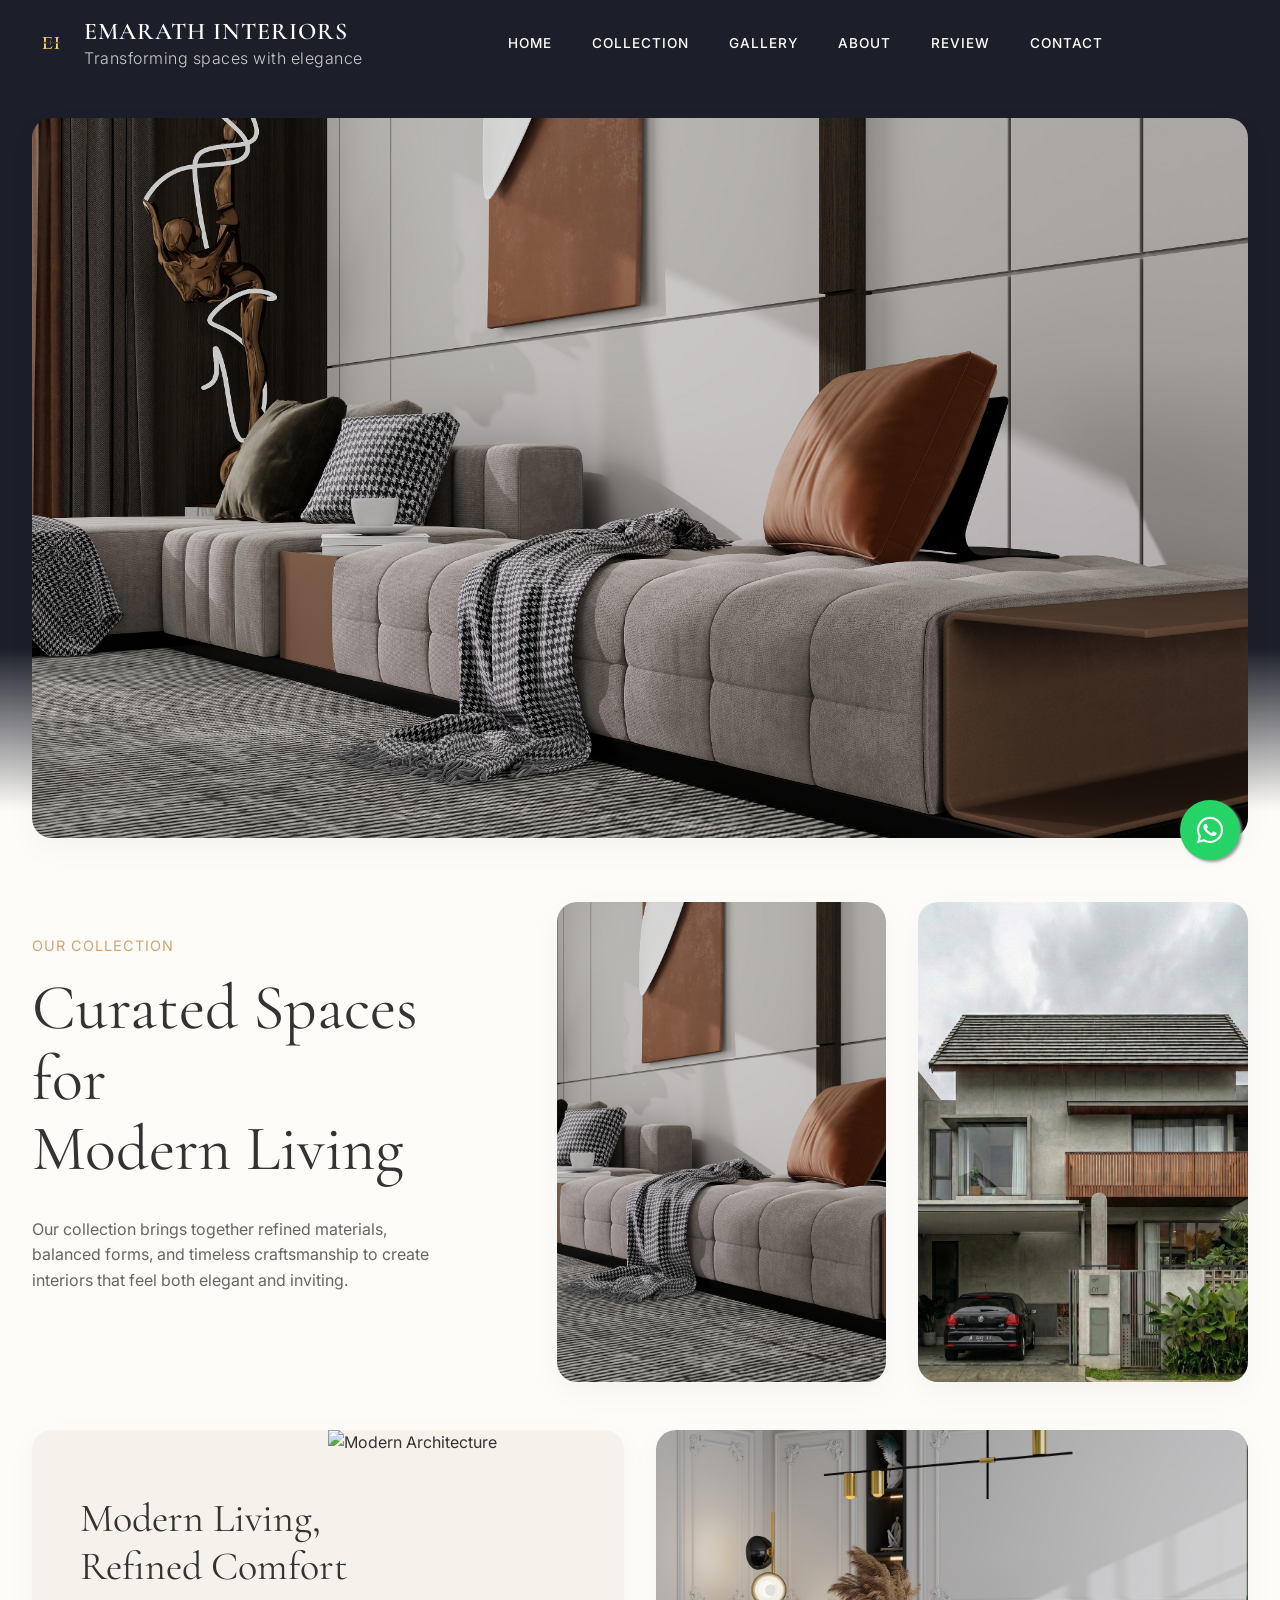
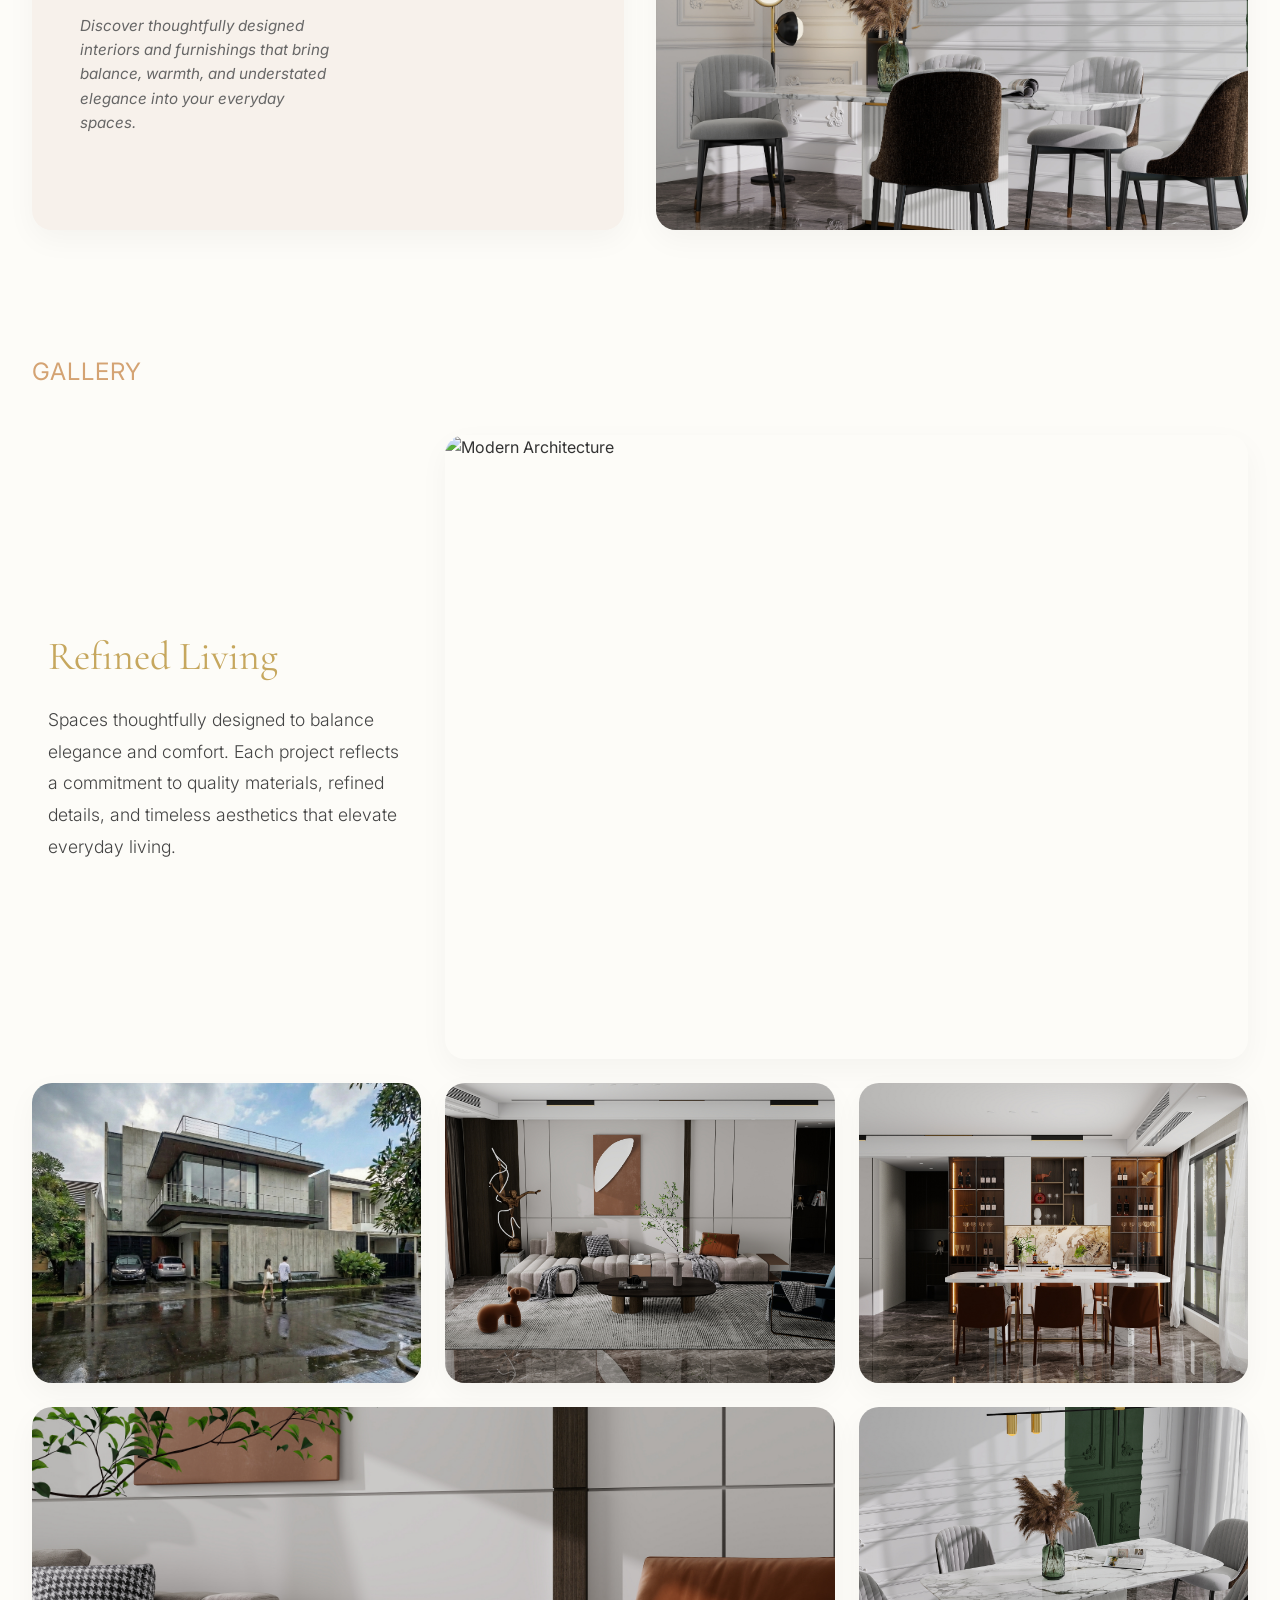
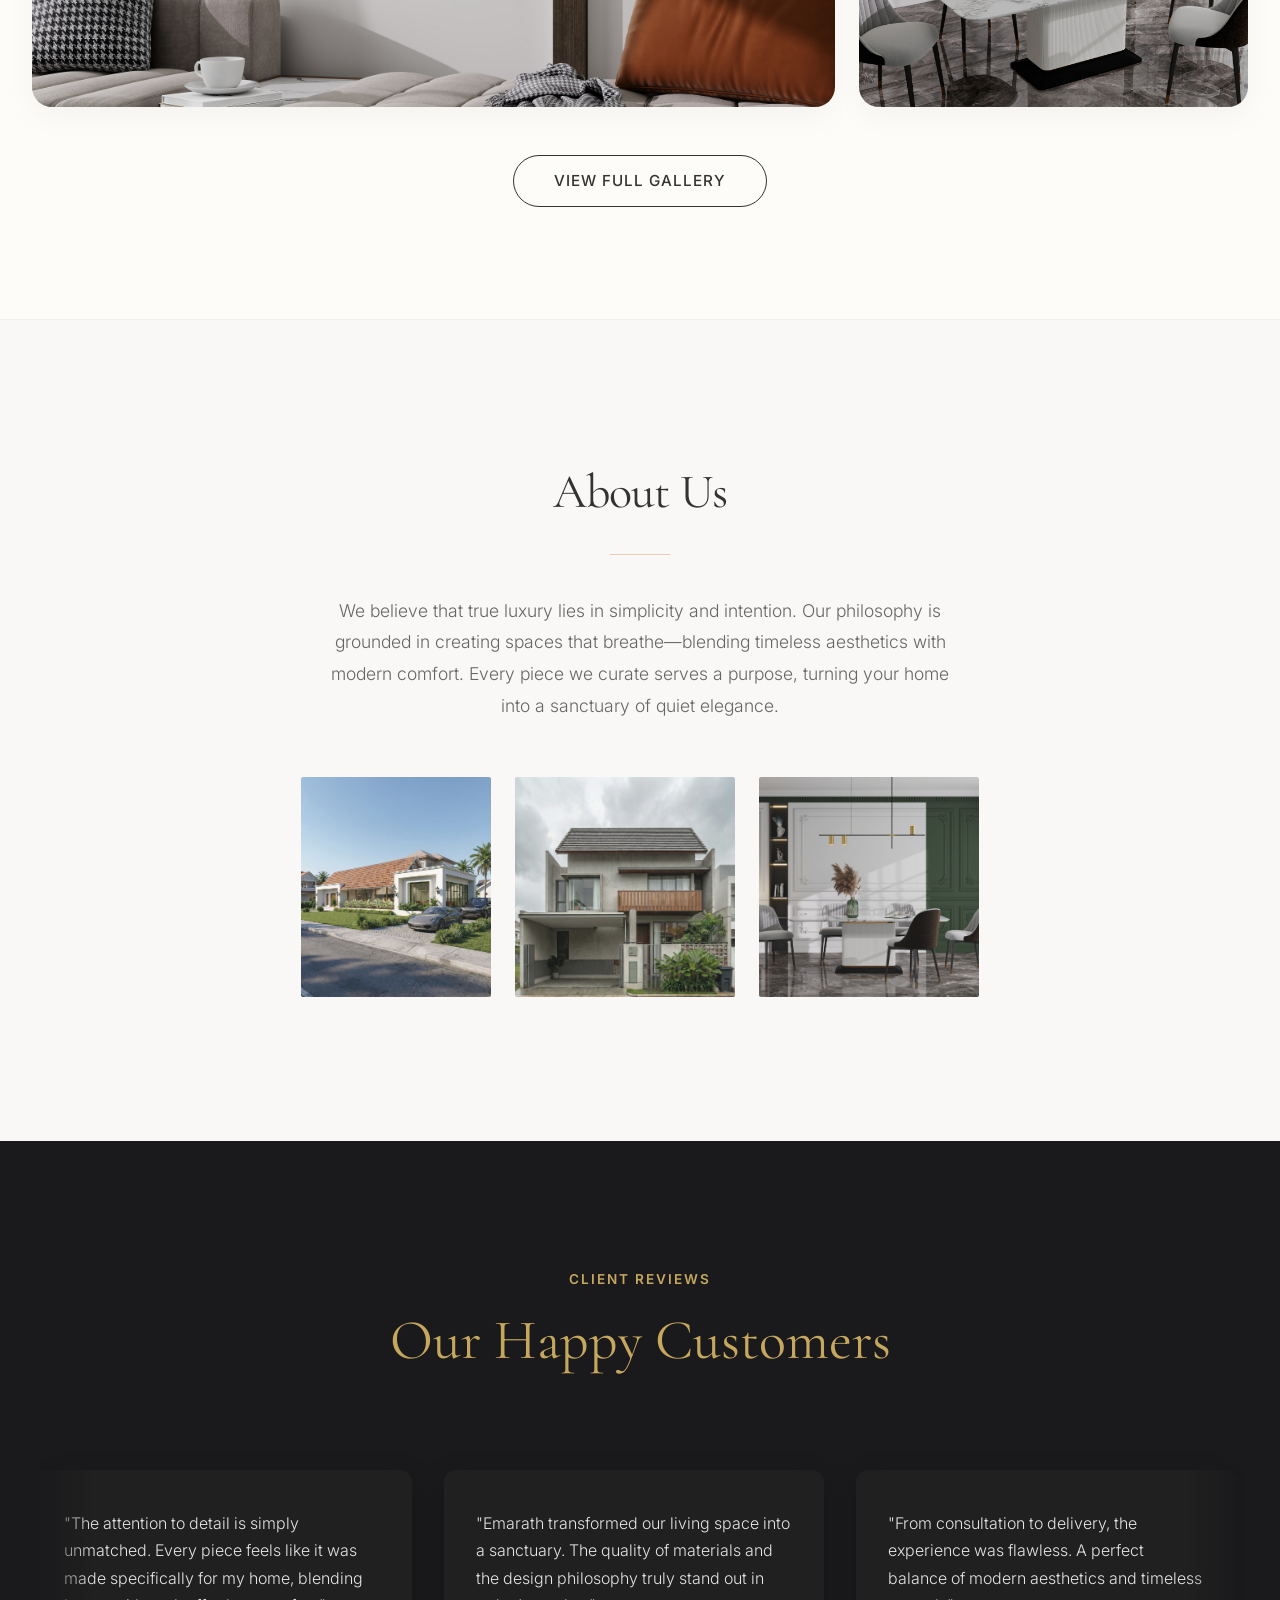
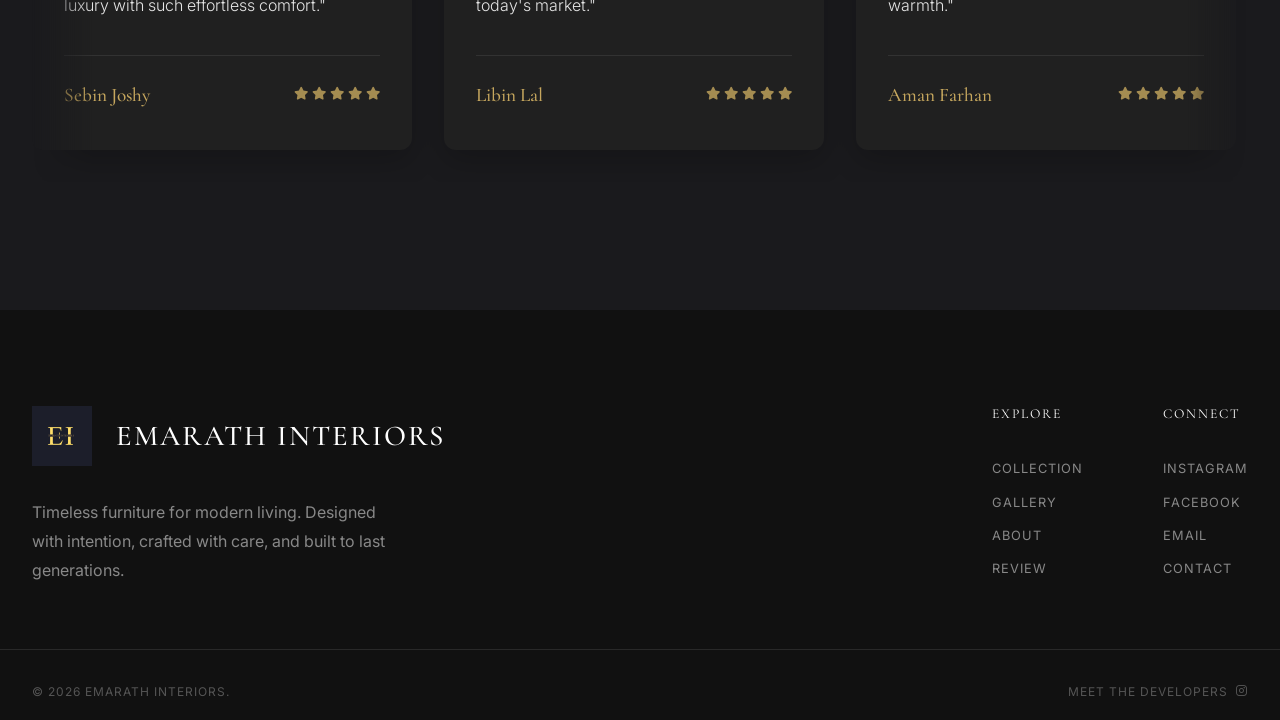
==== commit 9bac7847: "11" ====
--- a/index.html
+++ b/index.html
@@ -5,6 +5,7 @@
     <meta charset="UTF-8">
     <meta name="viewport" content="width=device-width, initial-scale=1.0">
     <title>Emarath | Premium Interior Design</title>
+    <link rel="icon" type="image/jpeg" href="assets/logo_main.jpg">
     <link rel="stylesheet" href="css/style.css">
     <link rel="stylesheet" href="css/reviews.css">
     <link rel="preconnect" href="https://fonts.googleapis.com">
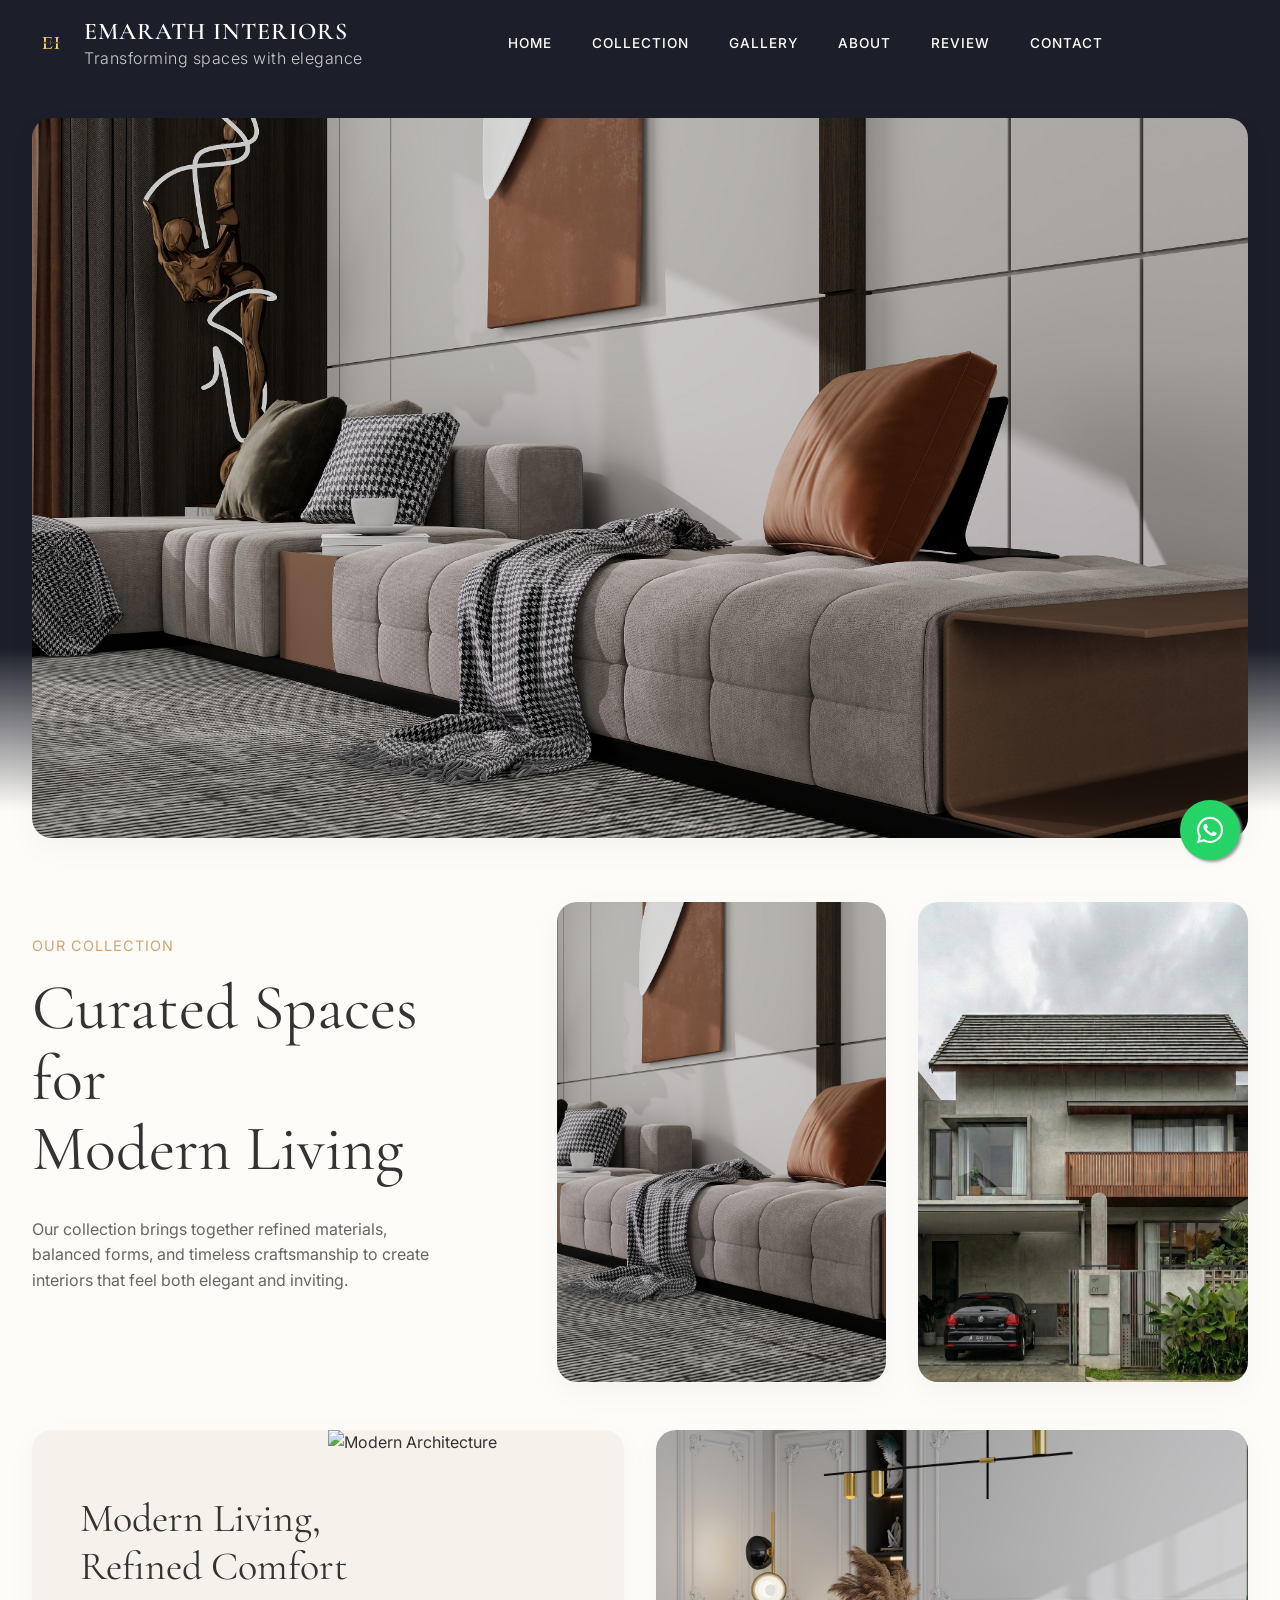
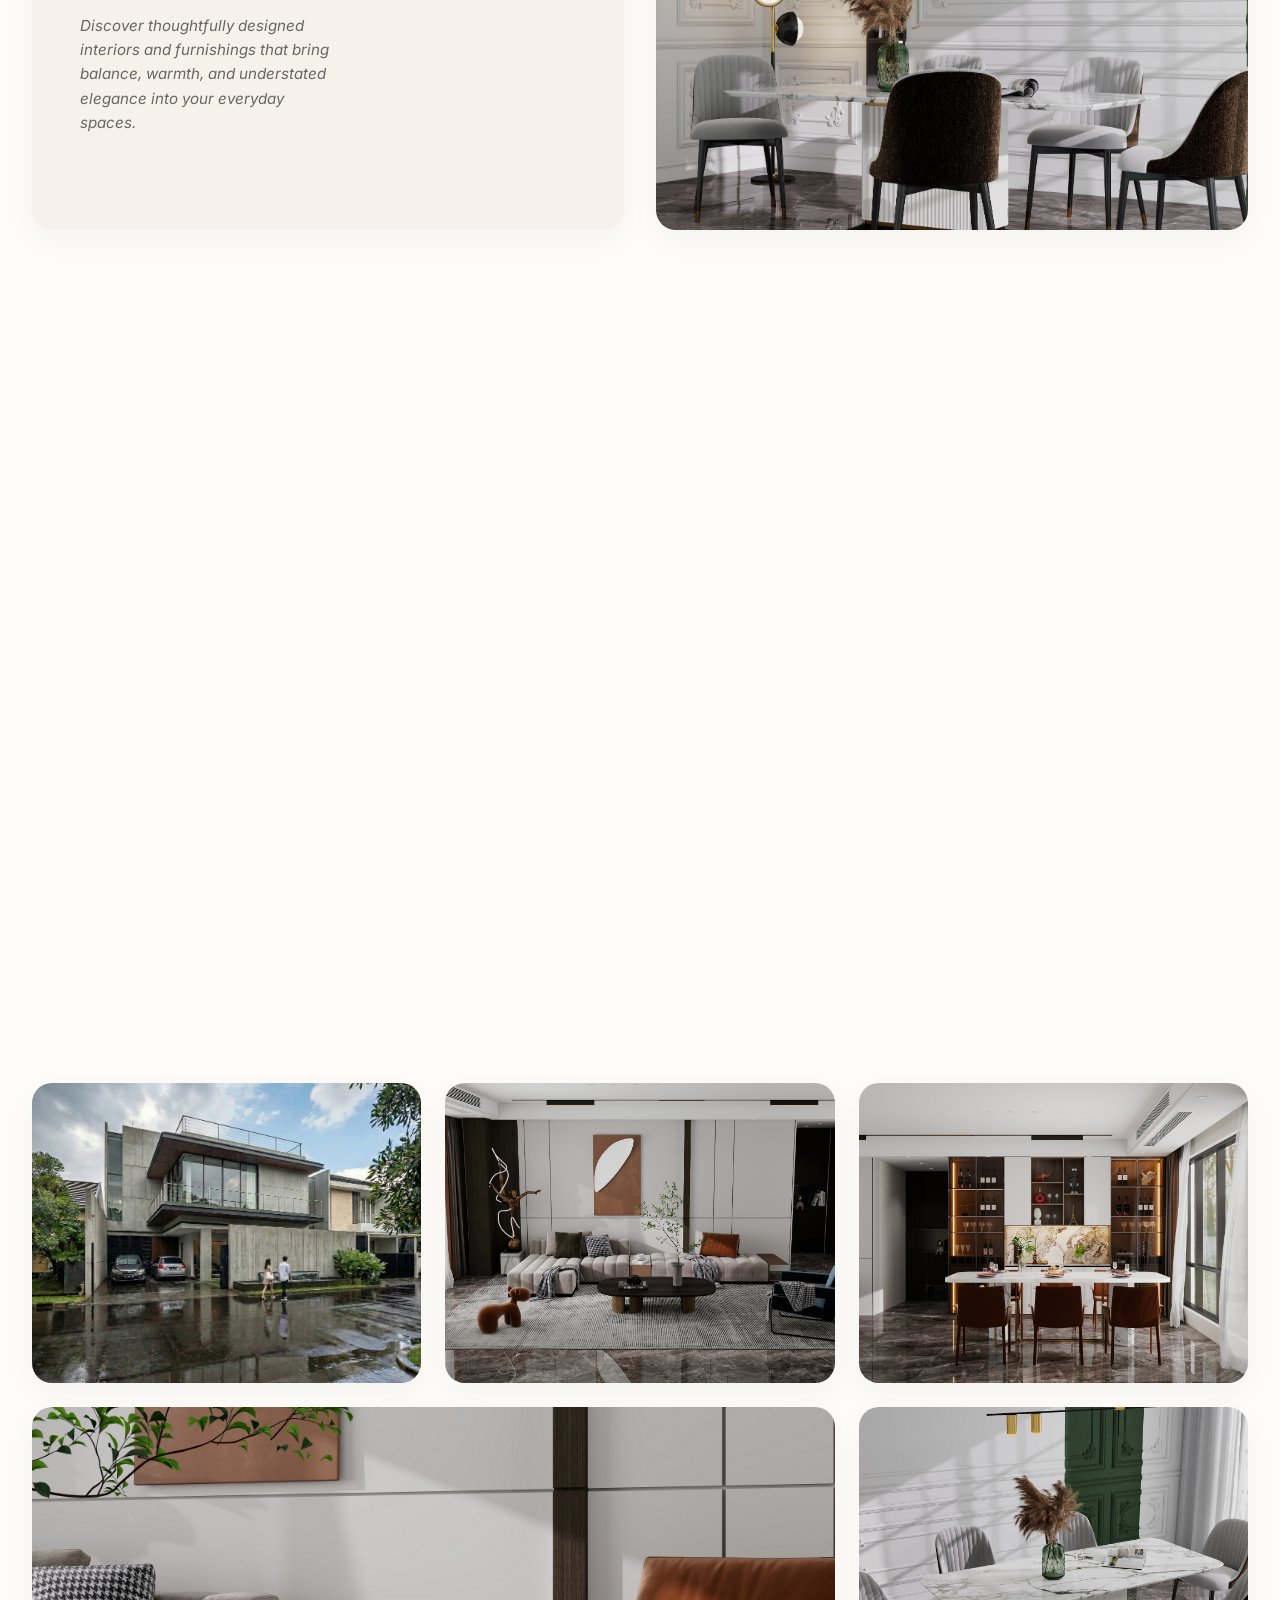
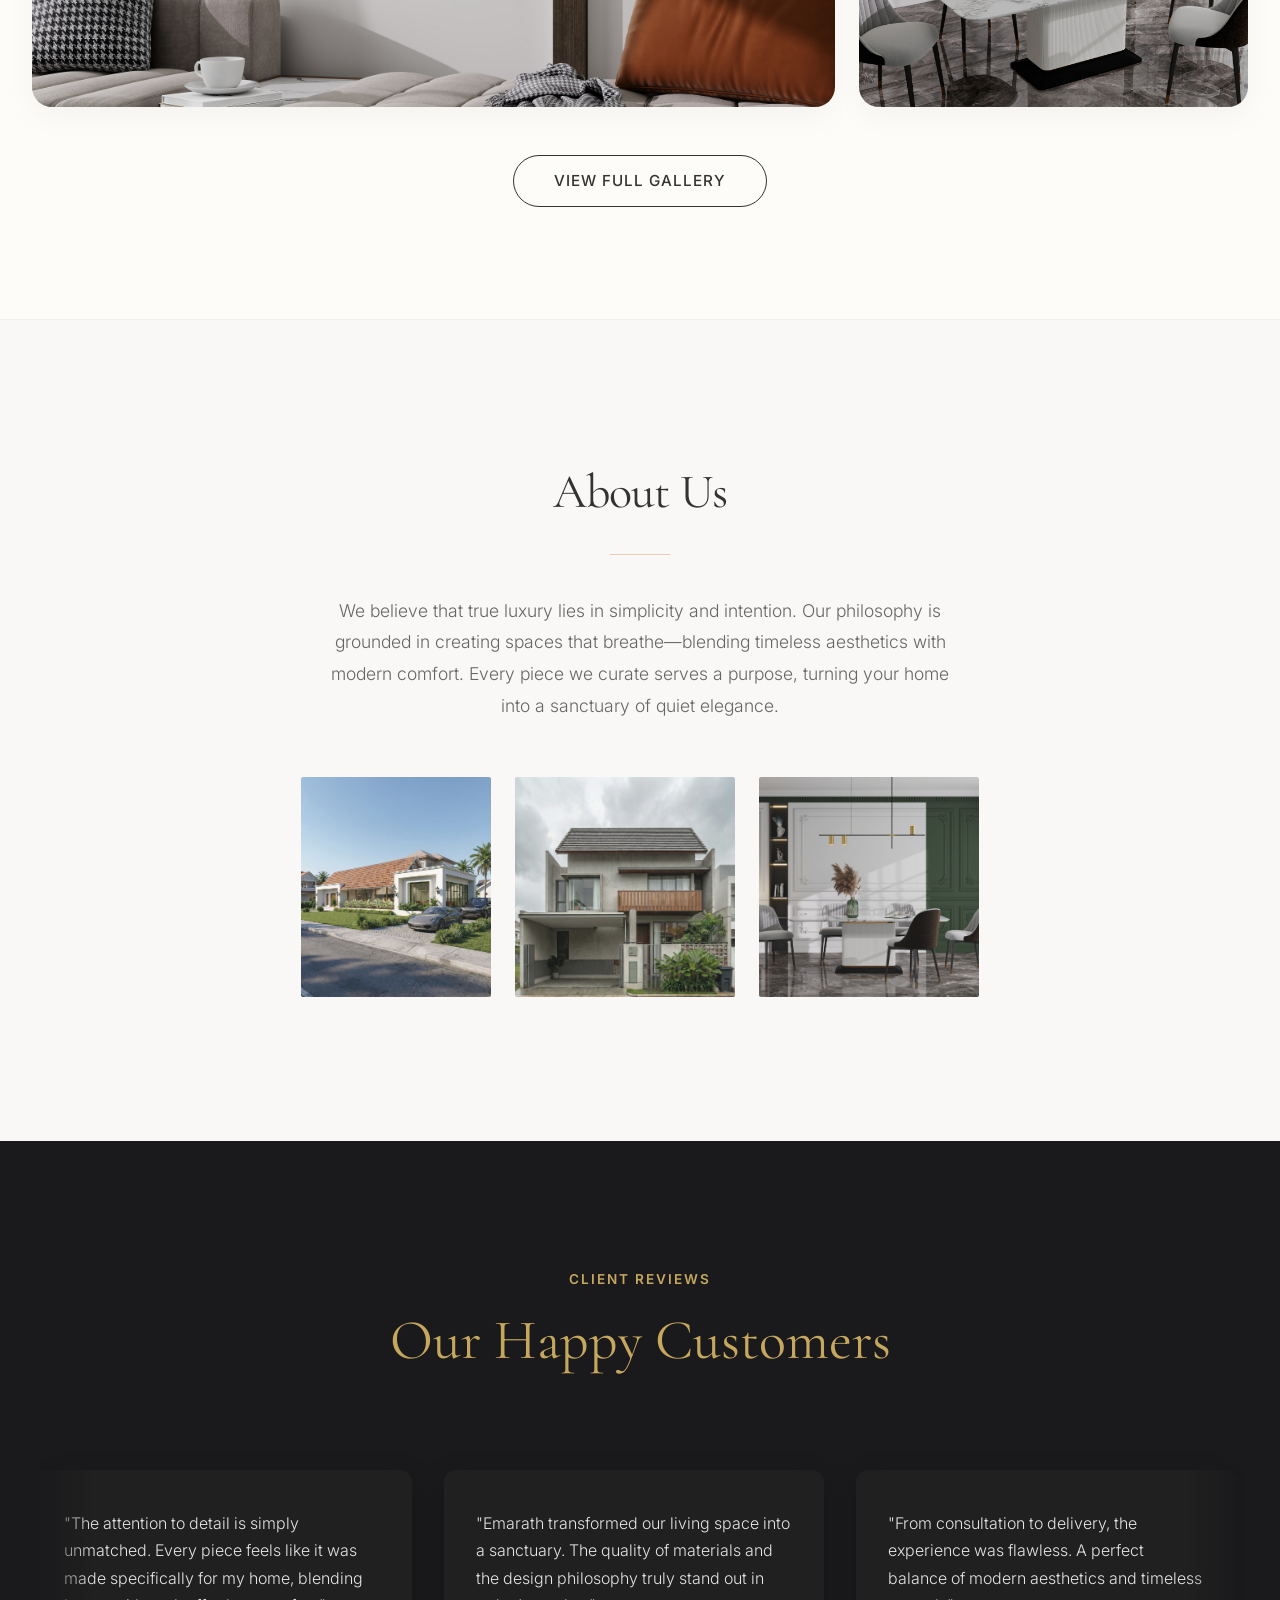
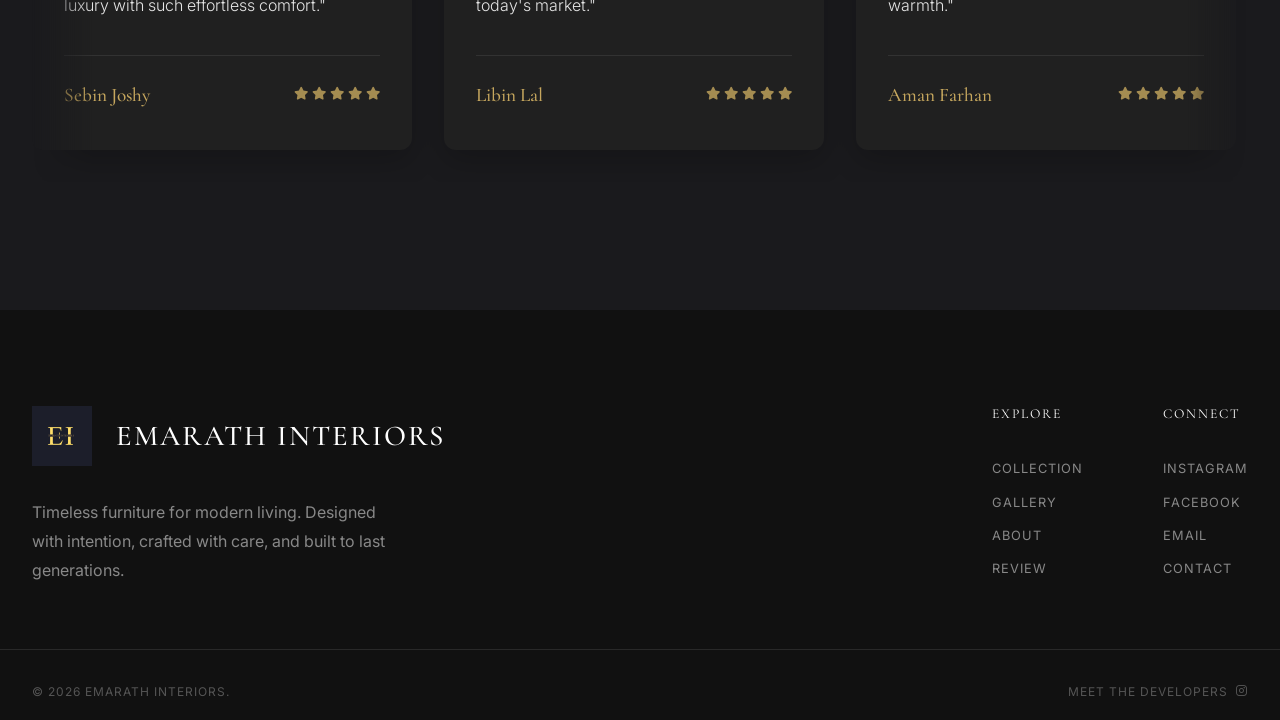
==== commit fe65a423: "12" ====
--- a/index.html
+++ b/index.html
@@ -5,7 +5,11 @@
     <meta charset="UTF-8">
     <meta name="viewport" content="width=device-width, initial-scale=1.0">
     <title>Emarath | Premium Interior Design</title>
-    <link rel="icon" type="image/jpeg" href="assets/logo_main.jpg">
+    <!-- Favicons for Google Search and Devices -->
+    <link rel="icon" type="image/png" sizes="192x192" href="assets/favicon-192.png">
+    <link rel="icon" type="image/png" sizes="48x48" href="assets/favicon-48.png">
+    <link rel="icon" type="image/png" sizes="32x32" href="assets/favicon-32.png">
+    <link rel="apple-touch-icon" href="assets/favicon-192.png">
     <link rel="stylesheet" href="css/style.css">
     <link rel="stylesheet" href="css/reviews.css">
     <link rel="preconnect" href="https://fonts.googleapis.com">
